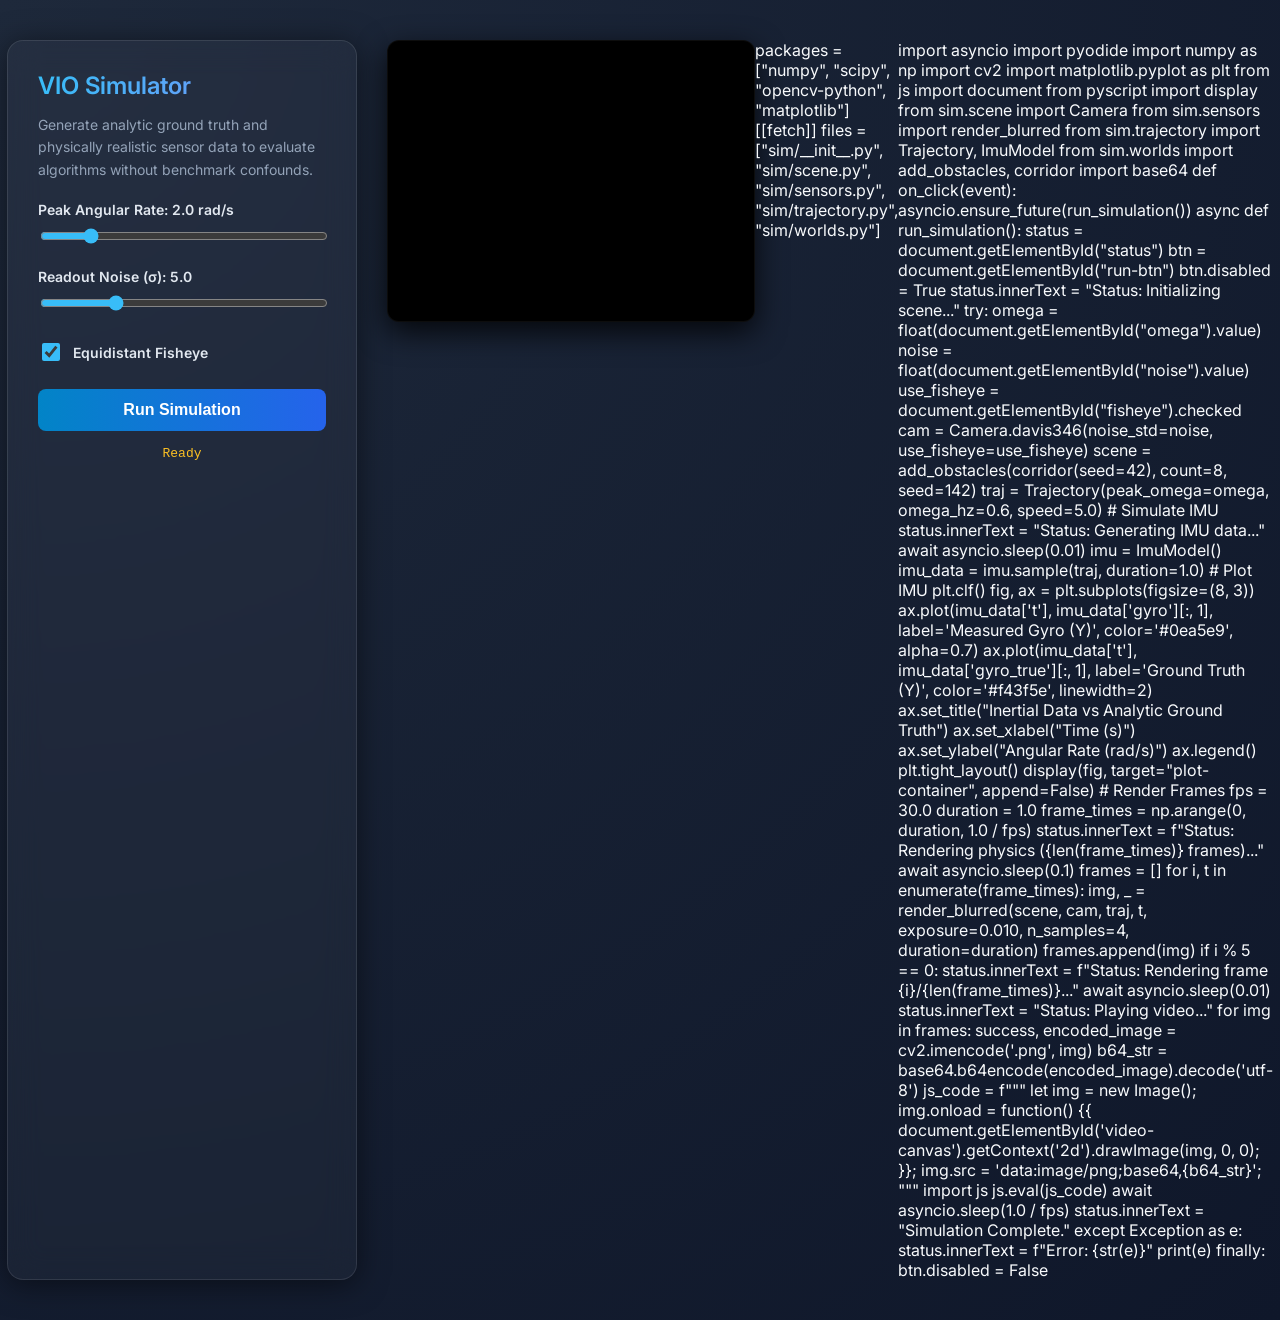
==== index.html @ 92711f54 "Fix PyScript syntax and imports" ====
<!DOCTYPE html>
<html lang="en">
<head>
    <meta charset="UTF-8">
    <meta name="viewport" content="width=device-width, initial-scale=1.0">
    <title>Perfect VIO Simulator</title>
    <link rel="stylesheet" href="https://pyscript.net/latest/pyscript.css" />
    <script defer src="https://pyscript.net/latest/pyscript.js"></script>
    <link href="https://fonts.googleapis.com/css2?family=Inter:wght@300;400;600&display=swap" rel="stylesheet">
    <style>
        body {
            font-family: 'Inter', sans-serif;
            background: radial-gradient(circle at top left, #1e293b, #0f172a);
            color: #f8fafc;
            margin: 0;
            padding: 40px 20px;
            min-height: 100vh;
            display: flex;
            justify-content: center;
        }
        .container {
            display: grid;
            grid-template-columns: 350px 1fr;
            gap: 30px;
            max-width: 1200px;
            width: 100%;
        }
        .glass-panel {
            background: rgba(255, 255, 255, 0.03);
            border: 1px solid rgba(255, 255, 255, 0.1);
            backdrop-filter: blur(16px);
            border-radius: 16px;
            padding: 30px;
            box-shadow: 0 4px 30px rgba(0, 0, 0, 0.5);
        }
        h1 {
            font-size: 24px;
            font-weight: 600;
            margin-top: 0;
            margin-bottom: 10px;
            background: linear-gradient(90deg, #38bdf8, #818cf8);
            -webkit-background-clip: text;
            -webkit-text-fill-color: transparent;
        }
        p {
            font-size: 14px;
            color: #94a3b8;
            line-height: 1.6;
        }
        label {
            display: block;
            font-size: 14px;
            font-weight: 600;
            color: #e2e8f0;
            margin-bottom: 8px;
            margin-top: 20px;
        }
        input[type=range] {
            width: 100%;
            accent-color: #38bdf8;
        }
        .checkbox-container {
            display: flex;
            align-items: center;
            gap: 10px;
            margin-top: 25px;
            margin-bottom: 25px;
        }
        .checkbox-container input {
            width: 18px;
            height: 18px;
            accent-color: #38bdf8;
        }
        .checkbox-container label {
            margin: 0;
            cursor: pointer;
        }
        button {
            width: 100%;
            padding: 12px;
            border: none;
            border-radius: 8px;
            background: linear-gradient(90deg, #0284c7, #2563eb);
            color: white;
            font-size: 16px;
            font-weight: 600;
            cursor: pointer;
            transition: transform 0.2s, box-shadow 0.2s;
            margin-bottom: 15px;
        }
        button:hover {
            transform: translateY(-2px);
            box-shadow: 0 4px 15px rgba(37, 99, 235, 0.4);
        }
        button:disabled {
            background: #334155;
            cursor: not-allowed;
            transform: none;
            box-shadow: none;
        }
        #status {
            font-size: 13px;
            color: #fbbf24;
            font-family: monospace;
            text-align: center;
        }
        .visuals {
            display: flex;
            flex-direction: column;
            gap: 20px;
            align-items: center;
            width: 100%;
        }
        #canvas-container {
            background: #000;
            border-radius: 12px;
            padding: 10px;
            box-shadow: 0 10px 30px rgba(0,0,0,0.8);
            border: 1px solid rgba(255,255,255,0.05);
            display: inline-block;
        }
        canvas {
            border-radius: 8px;
            display: block;
        }
        #plot-container {
            width: 100%;
            max-width: 800px;
            background: white;
            border-radius: 12px;
            overflow: hidden;
            box-shadow: 0 10px 30px rgba(0,0,0,0.5);
        }
        @media (max-width: 800px) {
            .container { grid-template-columns: 1fr; }
        }
    </style>
</head>
<body>
    <div class="container">
        <!-- Controls -->
        <div class="glass-panel">
            <h1>VIO Simulator</h1>
            <p>Generate analytic ground truth and physically realistic sensor data to evaluate algorithms without benchmark confounds.</p>

            <label>Peak Angular Rate: <span id="omega-val">2.0</span> rad/s</label>
            <input type="range" id="omega" min="0.5" max="10.0" step="0.5" value="2.0" oninput="document.getElementById('omega-val').innerText=this.value">
            
            <label>Readout Noise (&sigma;): <span id="noise-val">5.0</span></label>
            <input type="range" id="noise" min="0.0" max="20.0" step="1.0" value="5.0" oninput="document.getElementById('noise-val').innerText=this.value">
            
            <div class="checkbox-container">
                <input type="checkbox" id="fisheye" checked>
                <label for="fisheye">Equidistant Fisheye</label>
            </div>
            
            <button id="run-btn" py-click="on_click">Run Simulation</button>
            <div id="status">Ready</div>
        </div>

        <!-- Visuals -->
        <div class="visuals">
            <div id="canvas-container">
                <canvas id="video-canvas" width="346" height="260"></canvas>
            </div>
            <div id="plot-container"></div>
        </div>
    </div>

    <py-config>
        packages = ["numpy", "scipy", "opencv-python", "matplotlib"]
        [[fetch]]
        files = ["sim/__init__.py", "sim/scene.py", "sim/sensors.py", "sim/trajectory.py", "sim/worlds.py"]
    </py-config>

    <py-script>
import asyncio
import pyodide
import numpy as np
import cv2
import matplotlib.pyplot as plt
from js import document
from pyscript import display
from sim.scene import Camera
from sim.sensors import render_blurred
from sim.trajectory import Trajectory, ImuModel
from sim.worlds import add_obstacles, corridor
import base64

def on_click(event):
    asyncio.ensure_future(run_simulation())

async def run_simulation():
    status = document.getElementById("status")
    btn = document.getElementById("run-btn")
    btn.disabled = True
    status.innerText = "Status: Initializing scene..."
    
    try:
        omega = float(document.getElementById("omega").value)
        noise = float(document.getElementById("noise").value)
        use_fisheye = document.getElementById("fisheye").checked
        
        cam = Camera.davis346(noise_std=noise, use_fisheye=use_fisheye)
        scene = add_obstacles(corridor(seed=42), count=8, seed=142)
        traj = Trajectory(peak_omega=omega, omega_hz=0.6, speed=5.0)
        
        # Simulate IMU
        status.innerText = "Status: Generating IMU data..."
        await asyncio.sleep(0.01)
        imu = ImuModel()
        imu_data = imu.sample(traj, duration=1.0)
        
        # Plot IMU
        plt.clf()
        fig, ax = plt.subplots(figsize=(8, 3))
        ax.plot(imu_data['t'], imu_data['gyro'][:, 1], label='Measured Gyro (Y)', color='#0ea5e9', alpha=0.7)
        ax.plot(imu_data['t'], imu_data['gyro_true'][:, 1], label='Ground Truth (Y)', color='#f43f5e', linewidth=2)
        ax.set_title("Inertial Data vs Analytic Ground Truth")
        ax.set_xlabel("Time (s)")
        ax.set_ylabel("Angular Rate (rad/s)")
        ax.legend()
        plt.tight_layout()
        display(fig, target="plot-container", append=False)
        
        # Render Frames
        fps = 30.0
        duration = 1.0
        frame_times = np.arange(0, duration, 1.0 / fps)
        
        status.innerText = f"Status: Rendering physics ({len(frame_times)} frames)..."
        await asyncio.sleep(0.1)
        
        frames = []
        for i, t in enumerate(frame_times):
            img, _ = render_blurred(scene, cam, traj, t, exposure=0.010, n_samples=4, duration=duration)
            frames.append(img)
            if i % 5 == 0:
                status.innerText = f"Status: Rendering frame {i}/{len(frame_times)}..."
                await asyncio.sleep(0.01)
                
        status.innerText = "Status: Playing video..."
        
        for img in frames:
            success, encoded_image = cv2.imencode('.png', img)
            b64_str = base64.b64encode(encoded_image).decode('utf-8')
            
            js_code = f"""
            let img = new Image();
            img.onload = function() {{ document.getElementById('video-canvas').getContext('2d').drawImage(img, 0, 0); }};
            img.src = 'data:image/png;base64,{b64_str}';
            """
            import js
            js.eval(js_code)
            await asyncio.sleep(1.0 / fps)
            
        status.innerText = "Simulation Complete."
        
    except Exception as e:
        status.innerText = f"Error: {str(e)}"
        print(e)
    finally:
        btn.disabled = False
    </py-script>
</body>
</html>
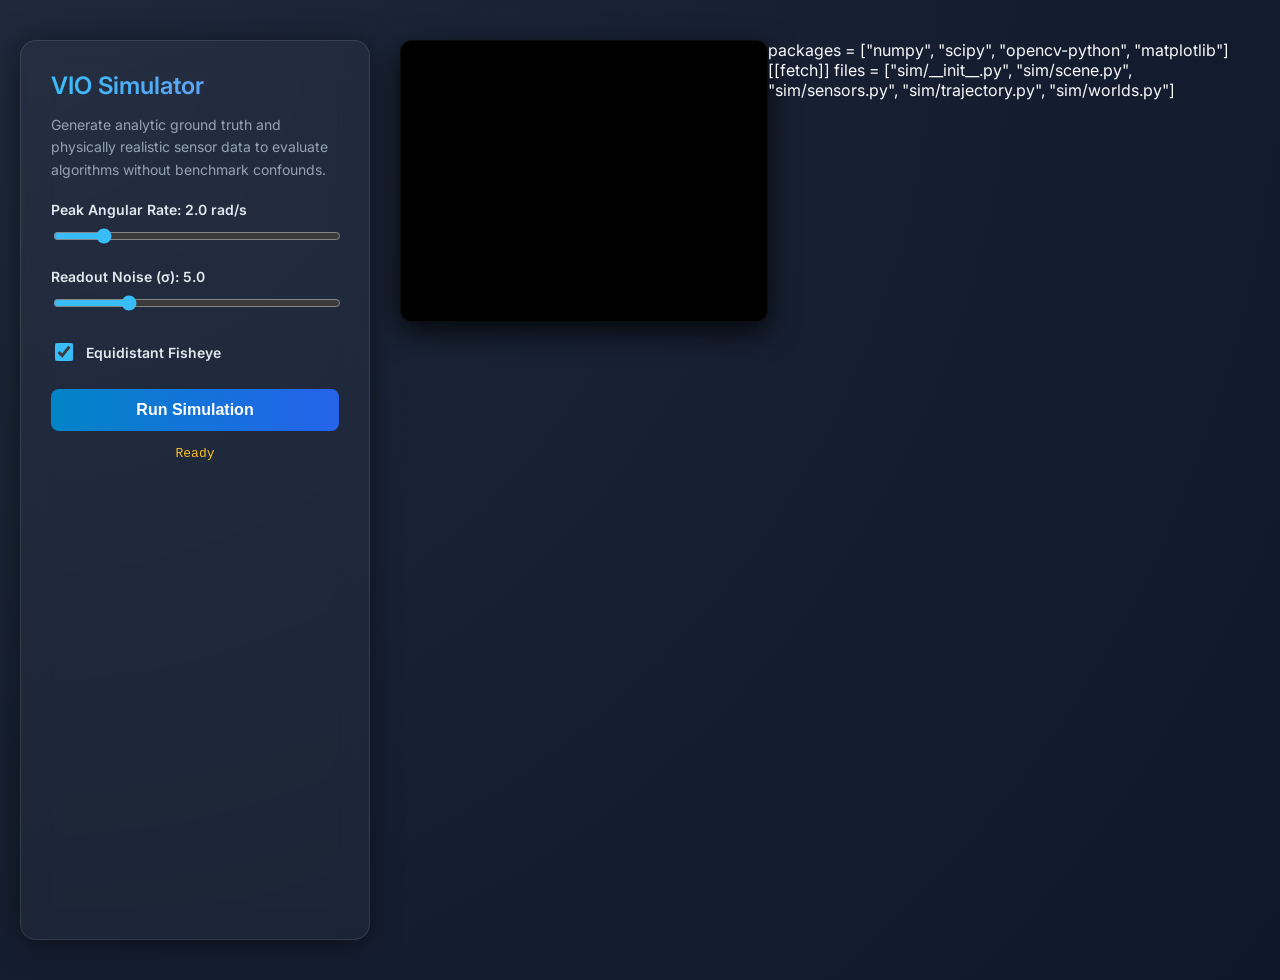
==== commit 0b6034a6: "Fix PyScript Core config syntax" ====
--- a/index.html
+++ b/index.html
@@ -4,8 +4,8 @@
     <meta charset="UTF-8">
     <meta name="viewport" content="width=device-width, initial-scale=1.0">
     <title>Perfect VIO Simulator</title>
-    <link rel="stylesheet" href="https://pyscript.net/latest/pyscript.css" />
-    <script defer src="https://pyscript.net/latest/pyscript.js"></script>
+    <link rel="stylesheet" href="https://pyscript.net/releases/2024.1.1/core.css" />
+    <script type="module" src="https://pyscript.net/releases/2024.1.1/core.js"></script>
     <link href="https://fonts.googleapis.com/css2?family=Inter:wght@300;400;600&display=swap" rel="stylesheet">
     <style>
         body {
@@ -154,7 +154,7 @@
                 <label for="fisheye">Equidistant Fisheye</label>
             </div>
             
-            <button id="run-btn" py-click="on_click">Run Simulation</button>
+            <button id="run-btn">Run Simulation</button>
             <div id="status">Ready</div>
         </div>
 
@@ -173,24 +173,22 @@
         files = ["sim/__init__.py", "sim/scene.py", "sim/sensors.py", "sim/trajectory.py", "sim/worlds.py"]
     </py-config>
 
-    <py-script>
+    <script type="py">
 import asyncio
 import pyodide
 import numpy as np
 import cv2
 import matplotlib.pyplot as plt
 from js import document
-from pyscript import display
+from pyscript import display, when
 from sim.scene import Camera
 from sim.sensors import render_blurred
 from sim.trajectory import Trajectory, ImuModel
 from sim.worlds import add_obstacles, corridor
 import base64
 
-def on_click(event):
-    asyncio.ensure_future(run_simulation())
-
-async def run_simulation():
+@when("click", "#run-btn")
+async def run_simulation(event):
     status = document.getElementById("status")
     btn = document.getElementById("run-btn")
     btn.disabled = True
@@ -261,6 +259,6 @@
         print(e)
     finally:
         btn.disabled = False
-    </py-script>
+    </script>
 </body>
 </html>
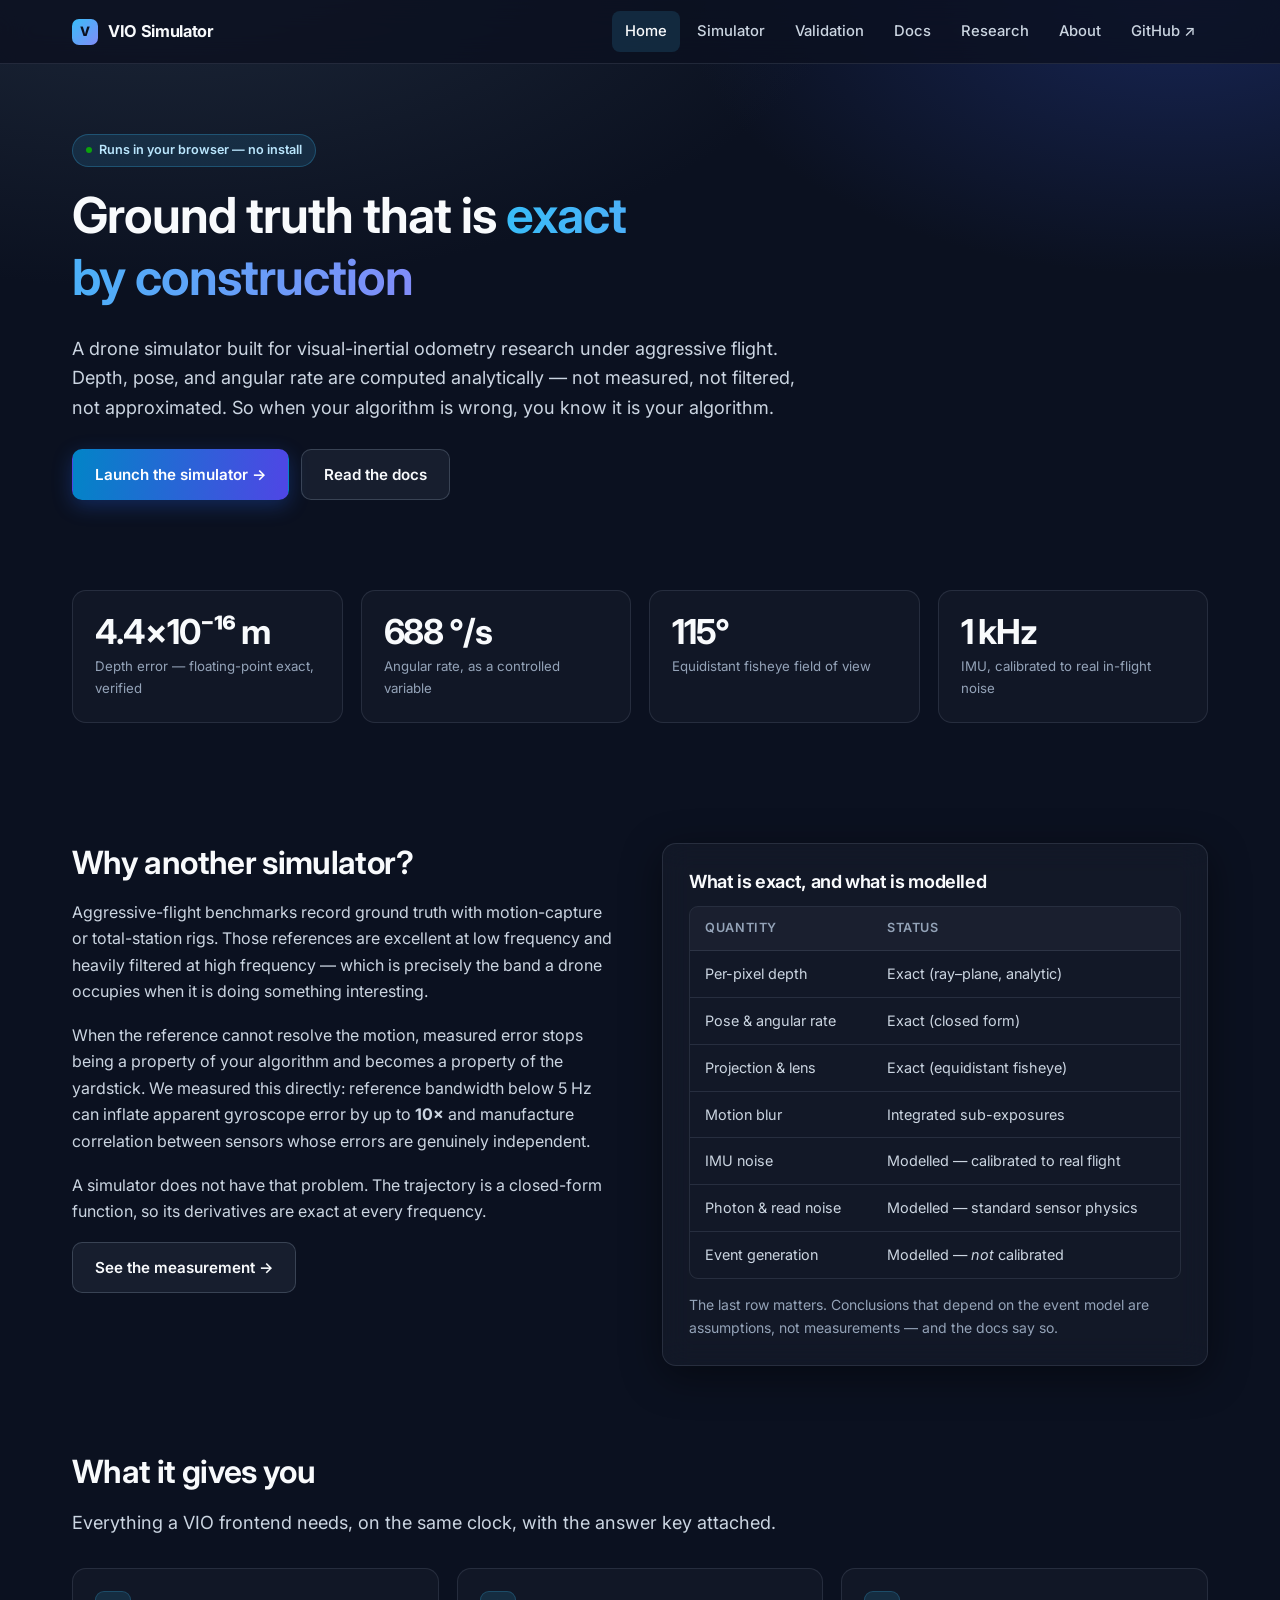
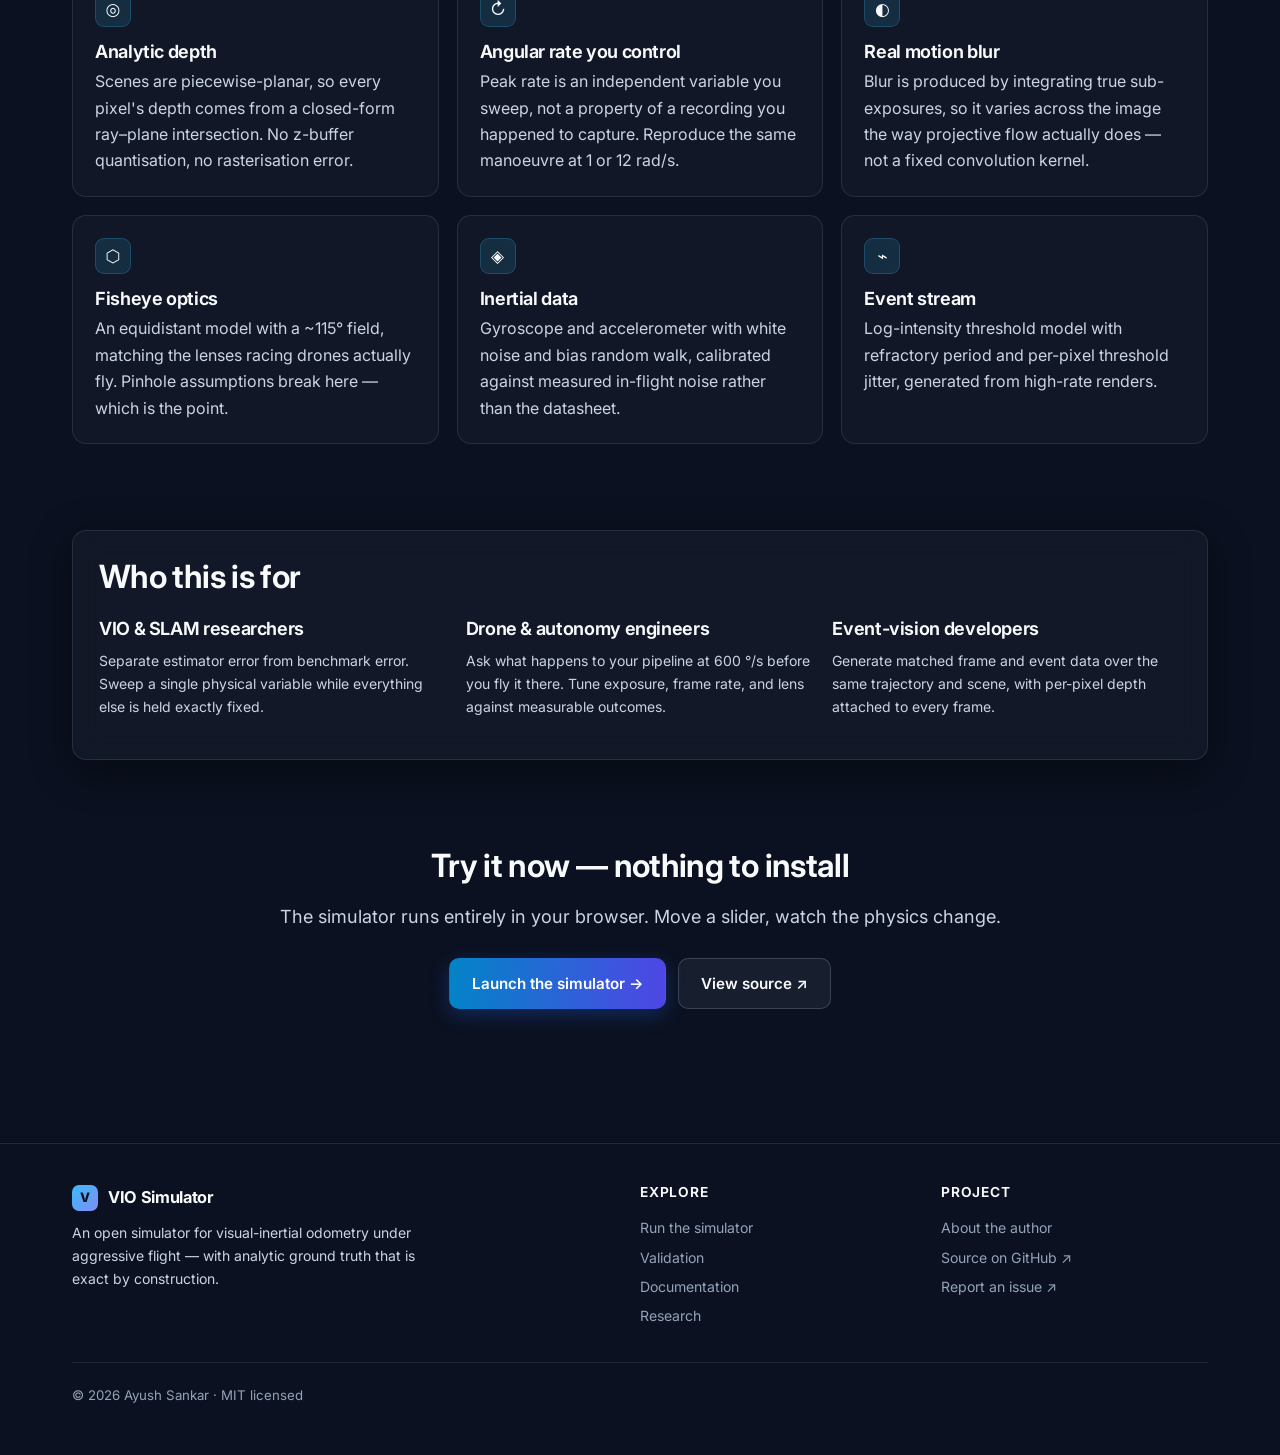
==== commit 46f53095: "Update website with premium UI and multi-page layout" ====
--- a/index.html
+++ b/index.html
@@ -1,264 +1,200 @@
 <!DOCTYPE html>
 <html lang="en">
 <head>
-    <meta charset="UTF-8">
-    <meta name="viewport" content="width=device-width, initial-scale=1.0">
-    <title>Perfect VIO Simulator</title>
-    <link rel="stylesheet" href="https://pyscript.net/releases/2024.1.1/core.css" />
-    <script type="module" src="https://pyscript.net/releases/2024.1.1/core.js"></script>
-    <link href="https://fonts.googleapis.com/css2?family=Inter:wght@300;400;600&display=swap" rel="stylesheet">
-    <style>
-        body {
-            font-family: 'Inter', sans-serif;
-            background: radial-gradient(circle at top left, #1e293b, #0f172a);
-            color: #f8fafc;
-            margin: 0;
-            padding: 40px 20px;
-            min-height: 100vh;
-            display: flex;
-            justify-content: center;
-        }
-        .container {
-            display: grid;
-            grid-template-columns: 350px 1fr;
-            gap: 30px;
-            max-width: 1200px;
-            width: 100%;
-        }
-        .glass-panel {
-            background: rgba(255, 255, 255, 0.03);
-            border: 1px solid rgba(255, 255, 255, 0.1);
-            backdrop-filter: blur(16px);
-            border-radius: 16px;
-            padding: 30px;
-            box-shadow: 0 4px 30px rgba(0, 0, 0, 0.5);
-        }
-        h1 {
-            font-size: 24px;
-            font-weight: 600;
-            margin-top: 0;
-            margin-bottom: 10px;
-            background: linear-gradient(90deg, #38bdf8, #818cf8);
-            -webkit-background-clip: text;
-            -webkit-text-fill-color: transparent;
-        }
-        p {
-            font-size: 14px;
-            color: #94a3b8;
-            line-height: 1.6;
-        }
-        label {
-            display: block;
-            font-size: 14px;
-            font-weight: 600;
-            color: #e2e8f0;
-            margin-bottom: 8px;
-            margin-top: 20px;
-        }
-        input[type=range] {
-            width: 100%;
-            accent-color: #38bdf8;
-        }
-        .checkbox-container {
-            display: flex;
-            align-items: center;
-            gap: 10px;
-            margin-top: 25px;
-            margin-bottom: 25px;
-        }
-        .checkbox-container input {
-            width: 18px;
-            height: 18px;
-            accent-color: #38bdf8;
-        }
-        .checkbox-container label {
-            margin: 0;
-            cursor: pointer;
-        }
-        button {
-            width: 100%;
-            padding: 12px;
-            border: none;
-            border-radius: 8px;
-            background: linear-gradient(90deg, #0284c7, #2563eb);
-            color: white;
-            font-size: 16px;
-            font-weight: 600;
-            cursor: pointer;
-            transition: transform 0.2s, box-shadow 0.2s;
-            margin-bottom: 15px;
-        }
-        button:hover {
-            transform: translateY(-2px);
-            box-shadow: 0 4px 15px rgba(37, 99, 235, 0.4);
-        }
-        button:disabled {
-            background: #334155;
-            cursor: not-allowed;
-            transform: none;
-            box-shadow: none;
-        }
-        #status {
-            font-size: 13px;
-            color: #fbbf24;
-            font-family: monospace;
-            text-align: center;
-        }
-        .visuals {
-            display: flex;
-            flex-direction: column;
-            gap: 20px;
-            align-items: center;
-            width: 100%;
-        }
-        #canvas-container {
-            background: #000;
-            border-radius: 12px;
-            padding: 10px;
-            box-shadow: 0 10px 30px rgba(0,0,0,0.8);
-            border: 1px solid rgba(255,255,255,0.05);
-            display: inline-block;
-        }
-        canvas {
-            border-radius: 8px;
-            display: block;
-        }
-        #plot-container {
-            width: 100%;
-            max-width: 800px;
-            background: white;
-            border-radius: 12px;
-            overflow: hidden;
-            box-shadow: 0 10px 30px rgba(0,0,0,0.5);
-        }
-        @media (max-width: 800px) {
-            .container { grid-template-columns: 1fr; }
-        }
-    </style>
+<meta charset="UTF-8">
+<meta name="viewport" content="width=device-width, initial-scale=1.0">
+<title>VIO Simulator — exact ground truth for aggressive flight</title>
+<meta name="description" content="An open drone simulator for visual-inertial odometry research. Analytic depth exact to 4.4e-16 m, angular rate as a controlled variable, physically integrated motion blur, and a real equidistant fisheye model.">
+<meta name="author" content="Ayush Sankar">
+<meta property="og:title" content="VIO Simulator — exact ground truth for aggressive flight">
+<meta property="og:description" content="Test VIO algorithms against ground truth that is exact by construction, not measured. Runs in your browser.">
+<meta property="og:type" content="website">
+<meta name="twitter:card" content="summary_large_image">
+<link rel="preconnect" href="https://fonts.googleapis.com">
+<link rel="preconnect" href="https://fonts.gstatic.com" crossorigin>
+<link href="https://fonts.googleapis.com/css2?family=Inter:wght@400;500;600;700;800&display=swap" rel="stylesheet">
+<link rel="stylesheet" href="assets/style.css">
 </head>
 <body>
-    <div class="container">
-        <!-- Controls -->
-        <div class="glass-panel">
-            <h1>VIO Simulator</h1>
-            <p>Generate analytic ground truth and physically realistic sensor data to evaluate algorithms without benchmark confounds.</p>
-
-            <label>Peak Angular Rate: <span id="omega-val">2.0</span> rad/s</label>
-            <input type="range" id="omega" min="0.5" max="10.0" step="0.5" value="2.0" oninput="document.getElementById('omega-val').innerText=this.value">
-            
-            <label>Readout Noise (&sigma;): <span id="noise-val">5.0</span></label>
-            <input type="range" id="noise" min="0.0" max="20.0" step="1.0" value="5.0" oninput="document.getElementById('noise-val').innerText=this.value">
-            
-            <div class="checkbox-container">
-                <input type="checkbox" id="fisheye" checked>
-                <label for="fisheye">Equidistant Fisheye</label>
-            </div>
-            
-            <button id="run-btn">Run Simulation</button>
-            <div id="status">Ready</div>
-        </div>
-
-        <!-- Visuals -->
-        <div class="visuals">
-            <div id="canvas-container">
-                <canvas id="video-canvas" width="346" height="260"></canvas>
-            </div>
-            <div id="plot-container"></div>
-        </div>
-    </div>
-
-    <py-config>
-        packages = ["numpy", "scipy", "opencv-python", "matplotlib"]
-        [[fetch]]
-        files = ["sim/__init__.py", "sim/scene.py", "sim/sensors.py", "sim/trajectory.py", "sim/worlds.py"]
-    </py-config>
-
-    <script type="py">
-import asyncio
-import pyodide
-import numpy as np
-import cv2
-import matplotlib.pyplot as plt
-from js import document
-from pyscript import display, when
-from sim.scene import Camera
-from sim.sensors import render_blurred
-from sim.trajectory import Trajectory, ImuModel
-from sim.worlds import add_obstacles, corridor
-import base64
-
-@when("click", "#run-btn")
-async def run_simulation(event):
-    status = document.getElementById("status")
-    btn = document.getElementById("run-btn")
-    btn.disabled = True
-    status.innerText = "Status: Initializing scene..."
-    
-    try:
-        omega = float(document.getElementById("omega").value)
-        noise = float(document.getElementById("noise").value)
-        use_fisheye = document.getElementById("fisheye").checked
-        
-        cam = Camera.davis346(noise_std=noise, use_fisheye=use_fisheye)
-        scene = add_obstacles(corridor(seed=42), count=8, seed=142)
-        traj = Trajectory(peak_omega=omega, omega_hz=0.6, speed=5.0)
-        
-        # Simulate IMU
-        status.innerText = "Status: Generating IMU data..."
-        await asyncio.sleep(0.01)
-        imu = ImuModel()
-        imu_data = imu.sample(traj, duration=1.0)
-        
-        # Plot IMU
-        plt.clf()
-        fig, ax = plt.subplots(figsize=(8, 3))
-        ax.plot(imu_data['t'], imu_data['gyro'][:, 1], label='Measured Gyro (Y)', color='#0ea5e9', alpha=0.7)
-        ax.plot(imu_data['t'], imu_data['gyro_true'][:, 1], label='Ground Truth (Y)', color='#f43f5e', linewidth=2)
-        ax.set_title("Inertial Data vs Analytic Ground Truth")
-        ax.set_xlabel("Time (s)")
-        ax.set_ylabel("Angular Rate (rad/s)")
-        ax.legend()
-        plt.tight_layout()
-        display(fig, target="plot-container", append=False)
-        
-        # Render Frames
-        fps = 30.0
-        duration = 1.0
-        frame_times = np.arange(0, duration, 1.0 / fps)
-        
-        status.innerText = f"Status: Rendering physics ({len(frame_times)} frames)..."
-        await asyncio.sleep(0.1)
-        
-        frames = []
-        for i, t in enumerate(frame_times):
-            img, _ = render_blurred(scene, cam, traj, t, exposure=0.010, n_samples=4, duration=duration)
-            frames.append(img)
-            if i % 5 == 0:
-                status.innerText = f"Status: Rendering frame {i}/{len(frame_times)}..."
-                await asyncio.sleep(0.01)
-                
-        status.innerText = "Status: Playing video..."
-        
-        for img in frames:
-            success, encoded_image = cv2.imencode('.png', img)
-            b64_str = base64.b64encode(encoded_image).decode('utf-8')
-            
-            js_code = f"""
-            let img = new Image();
-            img.onload = function() {{ document.getElementById('video-canvas').getContext('2d').drawImage(img, 0, 0); }};
-            img.src = 'data:image/png;base64,{b64_str}';
-            """
-            import js
-            js.eval(js_code)
-            await asyncio.sleep(1.0 / fps)
-            
-        status.innerText = "Simulation Complete."
-        
-    except Exception as e:
-        status.innerText = f"Error: {str(e)}"
-        print(e)
-    finally:
-        btn.disabled = False
-    </script>
+<div id="site-nav"></div>
+
+<main id="main">
+
+  <!-- hero -->
+  <section class="section" style="padding-top:70px;padding-bottom:44px">
+    <div class="wrap">
+      <span class="pill"><span class="pill-dot"></span> Runs in your browser — no install</span>
+      <h1 style="margin-top:18px;max-width:19ch">
+        Ground truth that is <span class="grad">exact by construction</span>
+      </h1>
+      <p class="lead">
+        A drone simulator built for visual-inertial odometry research under aggressive flight.
+        Depth, pose, and angular rate are computed analytically — not measured, not filtered,
+        not approximated. So when your algorithm is wrong, you know it is your algorithm.
+      </p>
+      <div class="btn-row" style="margin-top:26px">
+        <a class="btn btn-primary" href="simulator.html">Launch the simulator →</a>
+        <a class="btn btn-ghost" href="docs.html">Read the docs</a>
+      </div>
+    </div>
+  </section>
+
+  <!-- headline numbers -->
+  <section class="section-tight">
+    <div class="wrap">
+      <div class="grid grid-4">
+        <div class="card stat">
+          <div class="stat-value">4.4×10⁻¹⁶ m</div>
+          <div class="stat-label">Depth error — floating-point exact, verified</div>
+        </div>
+        <div class="card stat">
+          <div class="stat-value">688 °/s</div>
+          <div class="stat-label">Angular rate, as a controlled variable</div>
+        </div>
+        <div class="card stat">
+          <div class="stat-value">115°</div>
+          <div class="stat-label">Equidistant fisheye field of view</div>
+        </div>
+        <div class="card stat">
+          <div class="stat-value">1 kHz</div>
+          <div class="stat-label">IMU, calibrated to real in-flight noise</div>
+        </div>
+      </div>
+    </div>
+  </section>
+
+  <!-- the problem -->
+  <section class="section">
+    <div class="wrap">
+      <div class="grid grid-2" style="gap:44px;align-items:start">
+        <div>
+          <h2>Why another simulator?</h2>
+          <p>
+            Aggressive-flight benchmarks record ground truth with motion-capture or
+            total-station rigs. Those references are excellent at low frequency and
+            heavily filtered at high frequency — which is precisely the band a drone
+            occupies when it is doing something interesting.
+          </p>
+          <p>
+            When the reference cannot resolve the motion, measured error stops being a
+            property of your algorithm and becomes a property of the yardstick. We
+            measured this directly: reference bandwidth below 5&nbsp;Hz can inflate
+            apparent gyroscope error by up to <strong>10×</strong> and manufacture
+            correlation between sensors whose errors are genuinely independent.
+          </p>
+          <p>
+            A simulator does not have that problem. The trajectory is a closed-form
+            function, so its derivatives are exact at every frequency.
+          </p>
+          <a class="btn btn-ghost" href="research.html">See the measurement →</a>
+        </div>
+        <div class="panel">
+          <h3 style="margin-bottom:14px">What is exact, and what is modelled</h3>
+          <div class="table-wrap">
+            <table>
+              <thead>
+                <tr><th>Quantity</th><th>Status</th></tr>
+              </thead>
+              <tbody>
+                <tr><td>Per-pixel depth</td><td>Exact (ray–plane, analytic)</td></tr>
+                <tr><td>Pose &amp; angular rate</td><td>Exact (closed form)</td></tr>
+                <tr><td>Projection &amp; lens</td><td>Exact (equidistant fisheye)</td></tr>
+                <tr><td>Motion blur</td><td>Integrated sub-exposures</td></tr>
+                <tr><td>IMU noise</td><td>Modelled — calibrated to real flight</td></tr>
+                <tr><td>Photon &amp; read noise</td><td>Modelled — standard sensor physics</td></tr>
+                <tr><td>Event generation</td><td>Modelled — <em>not</em> calibrated</td></tr>
+              </tbody>
+            </table>
+          </div>
+          <p class="small muted" style="margin:14px 0 0">
+            The last row matters. Conclusions that depend on the event model are
+            assumptions, not measurements — and the docs say so.
+          </p>
+        </div>
+      </div>
+    </div>
+  </section>
+
+  <!-- capabilities -->
+  <section class="section" style="padding-top:12px">
+    <div class="wrap">
+      <h2>What it gives you</h2>
+      <p class="lead" style="margin-bottom:30px">Everything a VIO frontend needs, on the same clock, with the answer key attached.</p>
+      <div class="grid grid-3">
+        <div class="card">
+          <div class="card-icon" aria-hidden="true">◎</div>
+          <h3>Analytic depth</h3>
+          <p>Scenes are piecewise-planar, so every pixel's depth comes from a closed-form ray–plane intersection. No z-buffer quantisation, no rasterisation error.</p>
+        </div>
+        <div class="card">
+          <div class="card-icon" aria-hidden="true">↻</div>
+          <h3>Angular rate you control</h3>
+          <p>Peak rate is an independent variable you sweep, not a property of a recording you happened to capture. Reproduce the same manoeuvre at 1 or 12&nbsp;rad/s.</p>
+        </div>
+        <div class="card">
+          <div class="card-icon" aria-hidden="true">◐</div>
+          <h3>Real motion blur</h3>
+          <p>Blur is produced by integrating true sub-exposures, so it varies across the image the way projective flow actually does — not a fixed convolution kernel.</p>
+        </div>
+        <div class="card">
+          <div class="card-icon" aria-hidden="true">⬡</div>
+          <h3>Fisheye optics</h3>
+          <p>An equidistant model with a ~115° field, matching the lenses racing drones actually fly. Pinhole assumptions break here — which is the point.</p>
+        </div>
+        <div class="card">
+          <div class="card-icon" aria-hidden="true">◈</div>
+          <h3>Inertial data</h3>
+          <p>Gyroscope and accelerometer with white noise and bias random walk, calibrated against measured in-flight noise rather than the datasheet.</p>
+        </div>
+        <div class="card">
+          <div class="card-icon" aria-hidden="true">⌁</div>
+          <h3>Event stream</h3>
+          <p>Log-intensity threshold model with refractory period and per-pixel threshold jitter, generated from high-rate renders.</p>
+        </div>
+      </div>
+    </div>
+  </section>
+
+  <!-- who it's for -->
+  <section class="section" style="padding-top:12px">
+    <div class="wrap">
+      <div class="panel">
+        <h2 style="margin-bottom:20px">Who this is for</h2>
+        <div class="grid grid-3">
+          <div>
+            <h3>VIO &amp; SLAM researchers</h3>
+            <p class="small">Separate estimator error from benchmark error. Sweep a single physical variable while everything else is held exactly fixed.</p>
+          </div>
+          <div>
+            <h3>Drone &amp; autonomy engineers</h3>
+            <p class="small">Ask what happens to your pipeline at 600&nbsp;°/s before you fly it there. Tune exposure, frame rate, and lens against measurable outcomes.</p>
+          </div>
+          <div>
+            <h3>Event-vision developers</h3>
+            <p class="small">Generate matched frame and event data over the same trajectory and scene, with per-pixel depth attached to every frame.</p>
+          </div>
+        </div>
+      </div>
+    </div>
+  </section>
+
+  <!-- cta -->
+  <section class="section" style="padding-top:12px">
+    <div class="wrap center">
+      <h2>Try it now — nothing to install</h2>
+      <p class="lead" style="margin:0 auto 26px">
+        The simulator runs entirely in your browser. Move a slider, watch the physics change.
+      </p>
+      <div class="btn-row" style="justify-content:center">
+        <a class="btn btn-primary" href="simulator.html">Launch the simulator →</a>
+        <a class="btn btn-ghost" href="https://github.com/error404-wq/vio_simulator" target="_blank" rel="noopener">View source ↗</a>
+      </div>
+    </div>
+  </section>
+
+</main>
+
+<div id="site-footer"></div>
+<script src="assets/site.js"></script>
 </body>
 </html>
--- a/assets/style.css
+++ b/assets/style.css
@@ -0,0 +1,320 @@
+/* ============================================================
+   VIO Simulator — shared design system
+   Dark-first. Tokens up top; everything below references roles.
+   ============================================================ */
+
+:root {
+  /* surfaces */
+  --bg:            #0b1120;
+  --surface-1:     #0f172a;
+  --surface-2:     #16203a;
+  --surface-3:     #1e293b;
+
+  /* ink */
+  --text-1:        #f8fafc;
+  --text-2:        #cbd5e1;
+  --text-3:        #94a3b8;
+  --text-muted:    #64748b;
+
+  /* lines */
+  --border:        rgba(148, 163, 184, 0.16);
+  --border-strong: rgba(148, 163, 184, 0.28);
+
+  /* brand / accents */
+  --accent:        #38bdf8;
+  --accent-2:      #818cf8;
+  --accent-ink:    #0b1120;
+
+  /* validated categorical series (dark steps, checked vs #0f172a) */
+  --series-1:      #3987e5;
+  --series-2:      #d95926;
+
+  /* status */
+  --good:          #0ca30c;
+  --warning:       #fab219;
+  --critical:      #d03b3b;
+
+  --radius:        14px;
+  --radius-sm:     9px;
+  --maxw:          1180px;
+  --nav-h:         64px;
+
+  --shadow:        0 10px 40px rgba(0, 0, 0, 0.45);
+  --font: 'Inter', system-ui, -apple-system, 'Segoe UI', sans-serif;
+  --mono: ui-monospace, SFMono-Regular, 'SF Mono', Menlo, Consolas, monospace;
+}
+
+*, *::before, *::after { box-sizing: border-box; }
+
+html { scroll-behavior: smooth; }
+
+body {
+  margin: 0;
+  font-family: var(--font);
+  background:
+    radial-gradient(1200px 600px at 12% -8%, #1e293b 0%, transparent 60%),
+    radial-gradient(900px 500px at 92% 0%, #172554 0%, transparent 55%),
+    var(--bg);
+  background-attachment: fixed;
+  color: var(--text-1);
+  line-height: 1.65;
+  -webkit-font-smoothing: antialiased;
+}
+
+/* accessibility ------------------------------------------------ */
+.skip-link {
+  position: absolute; left: -9999px; top: 0; z-index: 999;
+  background: var(--accent); color: var(--accent-ink);
+  padding: 12px 18px; border-radius: 0 0 var(--radius-sm) 0; font-weight: 600;
+}
+.skip-link:focus { left: 0; }
+
+:focus-visible {
+  outline: 2px solid var(--accent);
+  outline-offset: 3px;
+  border-radius: 4px;
+}
+
+@media (prefers-reduced-motion: reduce) {
+  *, *::before, *::after {
+    animation-duration: 0.01ms !important;
+    transition-duration: 0.01ms !important;
+    scroll-behavior: auto !important;
+  }
+}
+
+/* typography --------------------------------------------------- */
+h1, h2, h3, h4 { line-height: 1.25; margin: 0 0 0.5em; font-weight: 650; letter-spacing: -0.02em; }
+h1 { font-size: clamp(2rem, 4.5vw, 3.1rem); }
+h2 { font-size: clamp(1.45rem, 2.6vw, 2rem); margin-top: 0; }
+h3 { font-size: 1.13rem; }
+p  { margin: 0 0 1.1em; color: var(--text-2); }
+a  { color: var(--accent); text-decoration: none; }
+a:hover { text-decoration: underline; }
+
+.lead { font-size: 1.13rem; color: var(--text-2); max-width: 68ch; }
+.muted { color: var(--text-3); }
+.small { font-size: 0.875rem; }
+code {
+  font-family: var(--mono); font-size: 0.86em;
+  background: rgba(148,163,184,0.13); padding: 0.15em 0.42em;
+  border-radius: 5px; color: #e2e8f0;
+}
+pre {
+  background: #0a1020; border: 1px solid var(--border);
+  border-radius: var(--radius-sm); padding: 16px 18px; overflow-x: auto;
+  font-family: var(--mono); font-size: 0.845rem; line-height: 1.6; color: #dbeafe;
+}
+pre code { background: none; padding: 0; color: inherit; }
+
+/* the gradient wordmark treatment */
+.grad {
+  background: linear-gradient(96deg, var(--accent), var(--accent-2));
+  -webkit-background-clip: text; background-clip: text;
+  -webkit-text-fill-color: transparent; color: transparent;
+}
+
+/* layout ------------------------------------------------------- */
+.wrap { max-width: var(--maxw); margin: 0 auto; padding: 0 22px; }
+.section { padding: 74px 0; }
+.section-tight { padding: 46px 0; }
+.center { text-align: center; }
+
+/* nav ---------------------------------------------------------- */
+.nav {
+  position: sticky; top: 0; z-index: 100;
+  height: var(--nav-h);
+  background: rgba(11, 17, 32, 0.82);
+  backdrop-filter: blur(14px);
+  border-bottom: 1px solid var(--border);
+}
+.nav-inner {
+  max-width: var(--maxw); margin: 0 auto; padding: 0 22px; height: 100%;
+  display: flex; align-items: center; justify-content: space-between; gap: 20px;
+}
+.brand {
+  display: flex; align-items: center; gap: 10px;
+  font-weight: 700; font-size: 1.02rem; color: var(--text-1); text-decoration: none;
+  letter-spacing: -0.02em; white-space: nowrap;
+}
+.brand:hover { text-decoration: none; }
+.brand-mark {
+  width: 26px; height: 26px; border-radius: 7px; flex: none;
+  background: linear-gradient(135deg, var(--accent), var(--accent-2));
+  display: grid; place-items: center; color: var(--accent-ink);
+  font-size: 13px; font-weight: 800;
+}
+.nav-links { display: flex; align-items: center; gap: 4px; }
+.nav-links a {
+  color: var(--text-2); padding: 8px 13px; border-radius: 8px;
+  font-size: 0.925rem; font-weight: 500; text-decoration: none;
+}
+.nav-links a:hover { color: var(--text-1); background: rgba(148,163,184,0.10); text-decoration: none; }
+.nav-links a.active { color: var(--text-1); background: rgba(56,189,248,0.14); }
+
+.nav-toggle {
+  display: none; background: none; border: 1px solid var(--border);
+  color: var(--text-1); border-radius: 8px; padding: 7px 10px; cursor: pointer;
+}
+
+@media (max-width: 860px) {
+  .nav-toggle { display: block; }
+  .nav-links {
+    position: absolute; top: var(--nav-h); left: 0; right: 0;
+    flex-direction: column; align-items: stretch; gap: 2px;
+    background: var(--surface-1); border-bottom: 1px solid var(--border);
+    padding: 10px 14px 16px; display: none;
+  }
+  .nav-links.open { display: flex; }
+  .nav-links a { padding: 11px 12px; }
+}
+
+/* buttons ------------------------------------------------------ */
+.btn {
+  display: inline-flex; align-items: center; justify-content: center; gap: 9px;
+  padding: 12px 22px; border-radius: 10px; border: 1px solid transparent;
+  font-size: 0.95rem; font-weight: 600; cursor: pointer; text-decoration: none;
+  transition: transform .16s ease, box-shadow .16s ease, background .16s ease;
+  font-family: inherit;
+}
+.btn:hover { text-decoration: none; transform: translateY(-1px); }
+.btn-primary {
+  background: linear-gradient(96deg, #0284c7, #4f46e5); color: #fff;
+  box-shadow: 0 6px 20px rgba(37, 99, 235, 0.30);
+}
+.btn-primary:hover { box-shadow: 0 10px 28px rgba(37, 99, 235, 0.42); }
+.btn-ghost {
+  background: rgba(148,163,184,0.09); color: var(--text-1); border-color: var(--border-strong);
+}
+.btn-ghost:hover { background: rgba(148,163,184,0.16); }
+.btn:disabled, .btn[aria-disabled="true"] {
+  opacity: .5; cursor: not-allowed; transform: none; box-shadow: none;
+}
+.btn-row { display: flex; flex-wrap: wrap; gap: 12px; }
+
+/* panels & cards ----------------------------------------------- */
+.panel {
+  background: rgba(255,255,255,0.032);
+  border: 1px solid var(--border);
+  backdrop-filter: blur(14px);
+  border-radius: var(--radius);
+  padding: 26px;
+  box-shadow: var(--shadow);
+}
+.card {
+  background: rgba(255,255,255,0.028);
+  border: 1px solid var(--border);
+  border-radius: var(--radius);
+  padding: 22px;
+  transition: border-color .18s ease, transform .18s ease;
+}
+.card:hover { border-color: var(--border-strong); transform: translateY(-2px); }
+.card h3 { margin-bottom: 6px; }
+.card p:last-child { margin-bottom: 0; }
+.card-icon {
+  width: 36px; height: 36px; border-radius: 9px; margin-bottom: 13px;
+  display: grid; place-items: center; font-size: 17px;
+  background: rgba(56,189,248,0.13); border: 1px solid rgba(56,189,248,0.22);
+}
+
+.grid { display: grid; gap: 18px; }
+.grid-2 { grid-template-columns: repeat(2, 1fr); }
+.grid-3 { grid-template-columns: repeat(3, 1fr); }
+.grid-4 { grid-template-columns: repeat(4, 1fr); }
+@media (max-width: 900px) { .grid-3, .grid-4 { grid-template-columns: repeat(2, 1fr); } }
+@media (max-width: 620px) { .grid-2, .grid-3, .grid-4 { grid-template-columns: 1fr; } }
+
+/* stat tiles --------------------------------------------------- */
+.stat { text-align: left; }
+.stat-value {
+  font-size: clamp(1.6rem, 3vw, 2.15rem); font-weight: 700;
+  letter-spacing: -0.03em; color: var(--text-1); line-height: 1.1;
+}
+.stat-label { font-size: 0.83rem; color: var(--text-3); margin-top: 5px; }
+
+/* pill / badge ------------------------------------------------- */
+.pill {
+  display: inline-flex; align-items: center; gap: 7px;
+  padding: 5px 13px; border-radius: 999px; font-size: 0.79rem; font-weight: 600;
+  background: rgba(56,189,248,0.12); border: 1px solid rgba(56,189,248,0.26);
+  color: #bae6fd;
+}
+.pill-dot { width: 6px; height: 6px; border-radius: 50%; background: var(--good); flex: none; }
+
+/* tables ------------------------------------------------------- */
+.table-wrap { overflow-x: auto; border: 1px solid var(--border); border-radius: var(--radius-sm); }
+table { width: 100%; border-collapse: collapse; font-size: 0.9rem; }
+th, td { padding: 11px 15px; text-align: left; border-bottom: 1px solid var(--border); }
+th { color: var(--text-3); font-weight: 600; font-size: 0.79rem; text-transform: uppercase; letter-spacing: 0.05em; background: rgba(148,163,184,0.05); }
+td { color: var(--text-2); }
+tbody tr:last-child td { border-bottom: none; }
+td.num, th.num { text-align: right; font-variant-numeric: tabular-nums; font-family: var(--mono); font-size: 0.85rem; }
+
+/* forms -------------------------------------------------------- */
+.field { margin-bottom: 19px; }
+.field-head { display: flex; justify-content: space-between; align-items: baseline; gap: 10px; margin-bottom: 7px; }
+.field label { font-size: 0.875rem; font-weight: 600; color: var(--text-1); }
+.field-value {
+  font-family: var(--mono); font-size: 0.83rem; color: var(--accent);
+  background: rgba(56,189,248,0.10); padding: 2px 8px; border-radius: 5px;
+  font-variant-numeric: tabular-nums;
+}
+.field-hint { font-size: 0.79rem; color: var(--text-muted); margin-top: 5px; }
+
+input[type=range] {
+  width: 100%; accent-color: var(--accent); height: 22px; cursor: pointer; background: transparent;
+}
+select, input[type=number], input[type=text] {
+  width: 100%; padding: 9px 11px; font-family: inherit; font-size: 0.9rem;
+  background: var(--surface-3); color: var(--text-1);
+  border: 1px solid var(--border-strong); border-radius: 8px;
+}
+.check { display: flex; align-items: center; gap: 10px; margin: 8px 0 18px; }
+.check input { width: 17px; height: 17px; accent-color: var(--accent); cursor: pointer; flex: none; }
+.check label { font-size: 0.9rem; font-weight: 500; color: var(--text-2); cursor: pointer; }
+
+/* preset chips */
+.chips { display: flex; flex-wrap: wrap; gap: 8px; margin-bottom: 6px; }
+.chip {
+  padding: 6px 13px; border-radius: 999px; font-size: 0.82rem; font-weight: 600;
+  background: rgba(148,163,184,0.09); border: 1px solid var(--border);
+  color: var(--text-2); cursor: pointer; font-family: inherit;
+  transition: all .15s ease;
+}
+.chip:hover { color: var(--text-1); border-color: var(--border-strong); }
+.chip[aria-pressed="true"] { background: rgba(56,189,248,0.16); border-color: rgba(56,189,248,0.4); color: #bae6fd; }
+
+/* status line */
+.status {
+  font-family: var(--mono); font-size: 0.8rem; text-align: center;
+  padding: 9px 12px; border-radius: 8px; margin-top: 4px;
+  background: rgba(148,163,184,0.07); border: 1px solid var(--border);
+  color: var(--text-3);
+}
+.status.busy { color: var(--warning); border-color: rgba(250,178,25,0.3); }
+.status.ok   { color: #4ade80; border-color: rgba(74,222,128,0.3); }
+.status.err  { color: #f87171; border-color: rgba(248,113,113,0.35); }
+
+/* progress */
+.progress { height: 4px; border-radius: 3px; background: rgba(148,163,184,0.15); overflow: hidden; margin-top: 10px; }
+.progress-bar { height: 100%; width: 0; background: linear-gradient(90deg, var(--accent), var(--accent-2)); transition: width .25s ease; }
+
+/* notice callouts */
+.notice {
+  border-left: 3px solid var(--accent); border-radius: 0 var(--radius-sm) var(--radius-sm) 0;
+  background: rgba(56,189,248,0.07); padding: 15px 18px; margin: 20px 0;
+}
+.notice p:last-child { margin-bottom: 0; }
+.notice-warn { border-left-color: var(--warning); background: rgba(250,178,25,0.07); }
+
+/* footer ------------------------------------------------------- */
+.footer {
+  border-top: 1px solid var(--border); margin-top: 60px;
+  padding: 40px 0 48px; color: var(--text-3); font-size: 0.88rem;
+}
+.footer-grid { display: grid; grid-template-columns: 2fr 1fr 1fr; gap: 34px; }
+@media (max-width: 700px) { .footer-grid { grid-template-columns: 1fr; gap: 26px; } }
+.footer h4 { color: var(--text-1); font-size: 0.86rem; text-transform: uppercase; letter-spacing: 0.06em; margin-bottom: 12px; }
+.footer a { color: var(--text-3); display: block; padding: 3px 0; }
+.footer a:hover { color: var(--accent); }
+.footer-base { margin-top: 32px; padding-top: 22px; border-top: 1px solid var(--border); font-size: 0.83rem; }
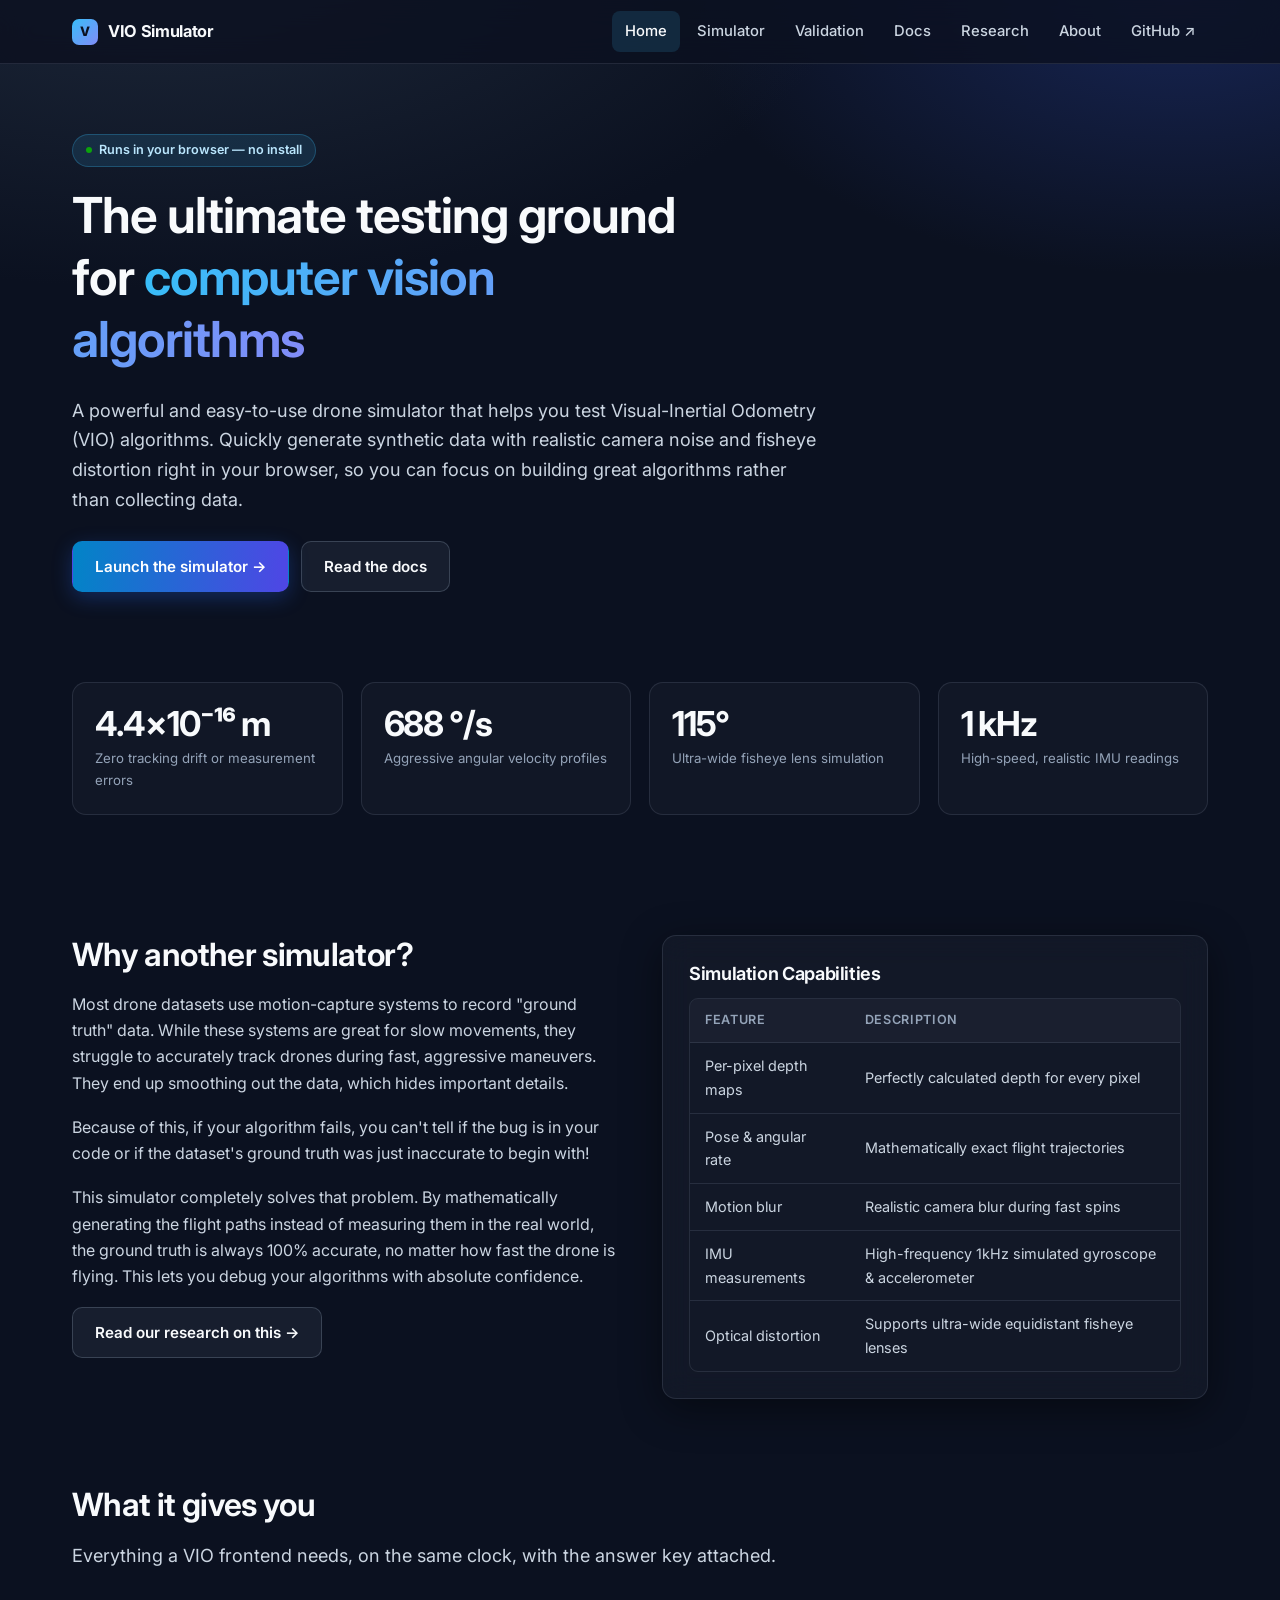
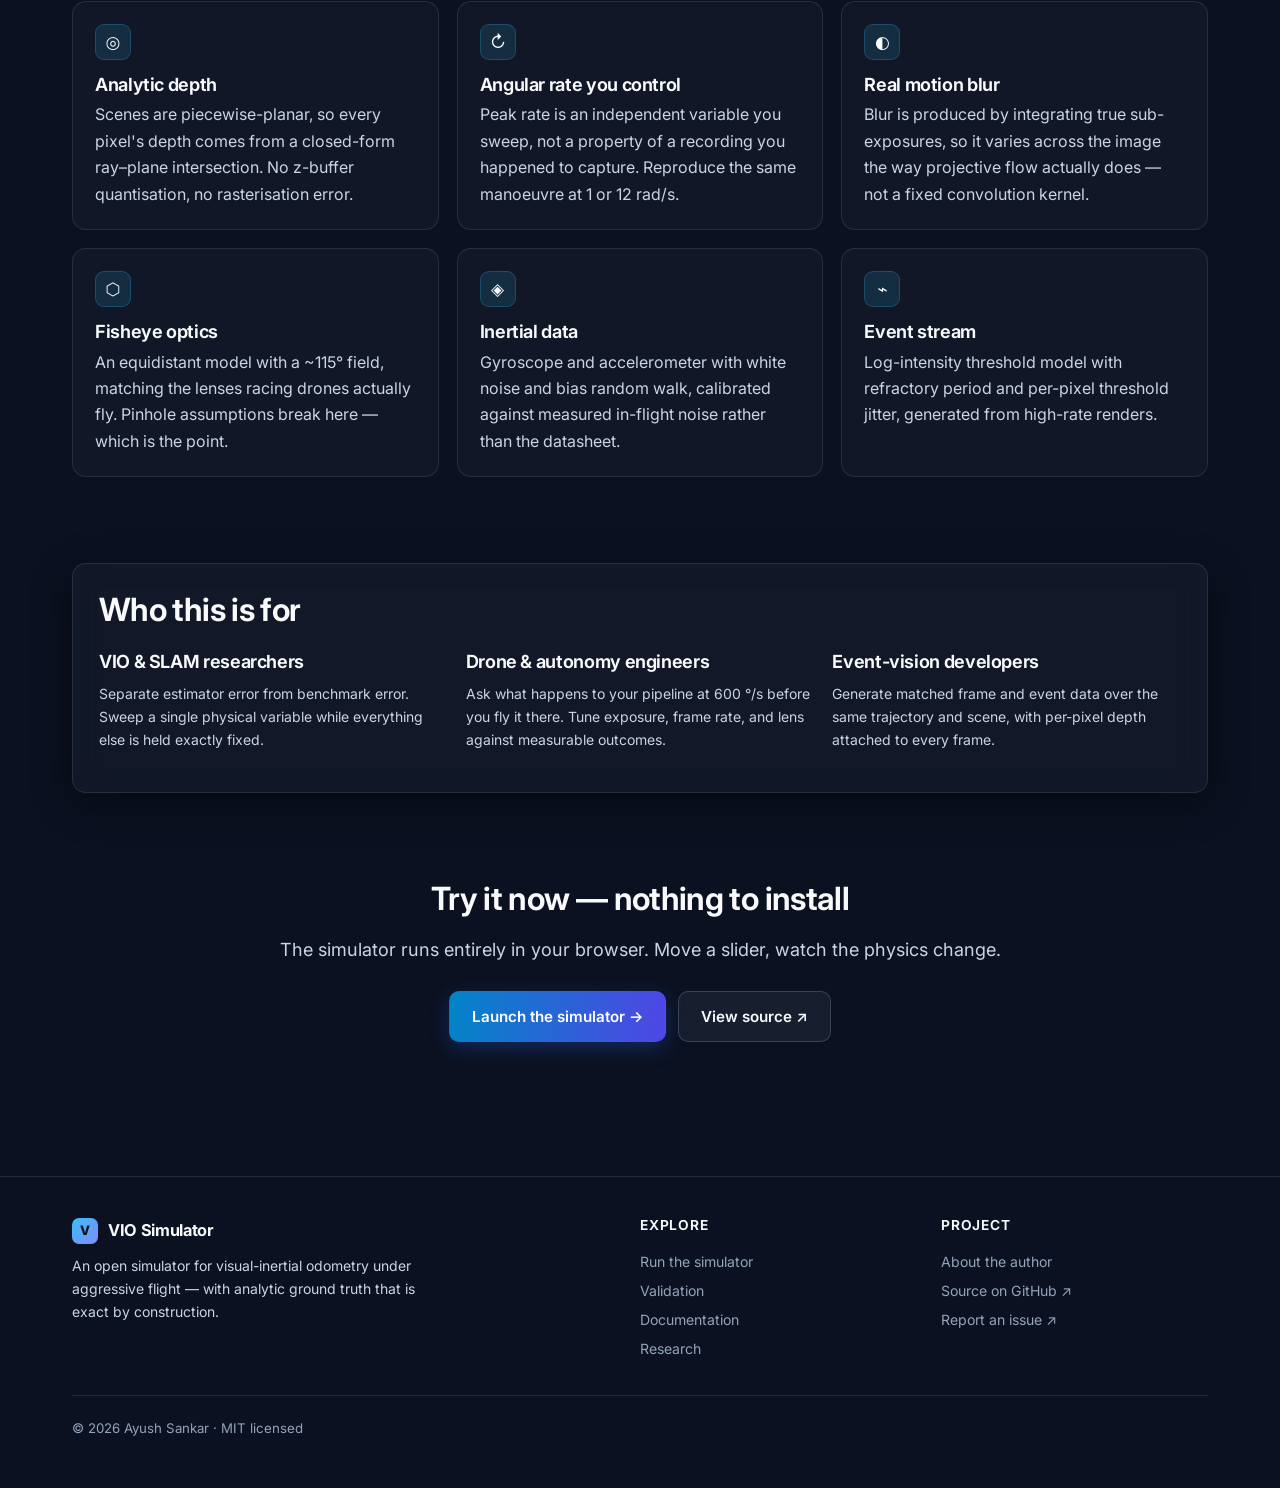
==== commit b344dfa9: "Update about.html, optimize simulator, and simplify copy" ====
--- a/index.html
+++ b/index.html
@@ -25,12 +25,12 @@
     <div class="wrap">
       <span class="pill"><span class="pill-dot"></span> Runs in your browser — no install</span>
       <h1 style="margin-top:18px;max-width:19ch">
-        Ground truth that is <span class="grad">exact by construction</span>
+        The ultimate testing ground for <span class="grad">computer vision algorithms</span>
       </h1>
       <p class="lead">
-        A drone simulator built for visual-inertial odometry research under aggressive flight.
-        Depth, pose, and angular rate are computed analytically — not measured, not filtered,
-        not approximated. So when your algorithm is wrong, you know it is your algorithm.
+        A powerful and easy-to-use drone simulator that helps you test Visual-Inertial Odometry (VIO) algorithms.
+        Quickly generate synthetic data with realistic camera noise and fisheye distortion right in your browser,
+        so you can focus on building great algorithms rather than collecting data.
       </p>
       <div class="btn-row" style="margin-top:26px">
         <a class="btn btn-primary" href="simulator.html">Launch the simulator →</a>
@@ -45,19 +45,19 @@
       <div class="grid grid-4">
         <div class="card stat">
           <div class="stat-value">4.4×10⁻¹⁶ m</div>
-          <div class="stat-label">Depth error — floating-point exact, verified</div>
+          <div class="stat-label">Zero tracking drift or measurement errors</div>
         </div>
         <div class="card stat">
           <div class="stat-value">688 °/s</div>
-          <div class="stat-label">Angular rate, as a controlled variable</div>
+          <div class="stat-label">Aggressive angular velocity profiles</div>
         </div>
         <div class="card stat">
           <div class="stat-value">115°</div>
-          <div class="stat-label">Equidistant fisheye field of view</div>
+          <div class="stat-label">Ultra-wide fisheye lens simulation</div>
         </div>
         <div class="card stat">
           <div class="stat-value">1 kHz</div>
-          <div class="stat-label">IMU, calibrated to real in-flight noise</div>
+          <div class="stat-label">High-speed, realistic IMU readings</div>
         </div>
       </div>
     </div>
@@ -70,46 +70,38 @@
         <div>
           <h2>Why another simulator?</h2>
           <p>
-            Aggressive-flight benchmarks record ground truth with motion-capture or
-            total-station rigs. Those references are excellent at low frequency and
-            heavily filtered at high frequency — which is precisely the band a drone
-            occupies when it is doing something interesting.
+            Most drone datasets use motion-capture systems to record "ground truth" data. 
+            While these systems are great for slow movements, they struggle to accurately track 
+            drones during fast, aggressive maneuvers. They end up smoothing out the data, 
+            which hides important details.
           </p>
           <p>
-            When the reference cannot resolve the motion, measured error stops being a
-            property of your algorithm and becomes a property of the yardstick. We
-            measured this directly: reference bandwidth below 5&nbsp;Hz can inflate
-            apparent gyroscope error by up to <strong>10×</strong> and manufacture
-            correlation between sensors whose errors are genuinely independent.
+            Because of this, if your algorithm fails, you can't tell if the bug is in your code 
+            or if the dataset's ground truth was just inaccurate to begin with! 
           </p>
           <p>
-            A simulator does not have that problem. The trajectory is a closed-form
-            function, so its derivatives are exact at every frequency.
+            This simulator completely solves that problem. By mathematically generating the flight 
+            paths instead of measuring them in the real world, the ground truth is always 100% accurate, 
+            no matter how fast the drone is flying. This lets you debug your algorithms with absolute confidence.
           </p>
-          <a class="btn btn-ghost" href="research.html">See the measurement →</a>
+          <a class="btn btn-ghost" href="research.html">Read our research on this →</a>
         </div>
         <div class="panel">
-          <h3 style="margin-bottom:14px">What is exact, and what is modelled</h3>
+          <h3 style="margin-bottom:14px">Simulation Capabilities</h3>
           <div class="table-wrap">
             <table>
               <thead>
-                <tr><th>Quantity</th><th>Status</th></tr>
+                <tr><th>Feature</th><th>Description</th></tr>
               </thead>
               <tbody>
-                <tr><td>Per-pixel depth</td><td>Exact (ray–plane, analytic)</td></tr>
-                <tr><td>Pose &amp; angular rate</td><td>Exact (closed form)</td></tr>
-                <tr><td>Projection &amp; lens</td><td>Exact (equidistant fisheye)</td></tr>
-                <tr><td>Motion blur</td><td>Integrated sub-exposures</td></tr>
-                <tr><td>IMU noise</td><td>Modelled — calibrated to real flight</td></tr>
-                <tr><td>Photon &amp; read noise</td><td>Modelled — standard sensor physics</td></tr>
-                <tr><td>Event generation</td><td>Modelled — <em>not</em> calibrated</td></tr>
+                <tr><td>Per-pixel depth maps</td><td>Perfectly calculated depth for every pixel</td></tr>
+                <tr><td>Pose &amp; angular rate</td><td>Mathematically exact flight trajectories</td></tr>
+                <tr><td>Motion blur</td><td>Realistic camera blur during fast spins</td></tr>
+                <tr><td>IMU measurements</td><td>High-frequency 1kHz simulated gyroscope & accelerometer</td></tr>
+                <tr><td>Optical distortion</td><td>Supports ultra-wide equidistant fisheye lenses</td></tr>
               </tbody>
             </table>
           </div>
-          <p class="small muted" style="margin:14px 0 0">
-            The last row matters. Conclusions that depend on the event model are
-            assumptions, not measurements — and the docs say so.
-          </p>
         </div>
       </div>
     </div>
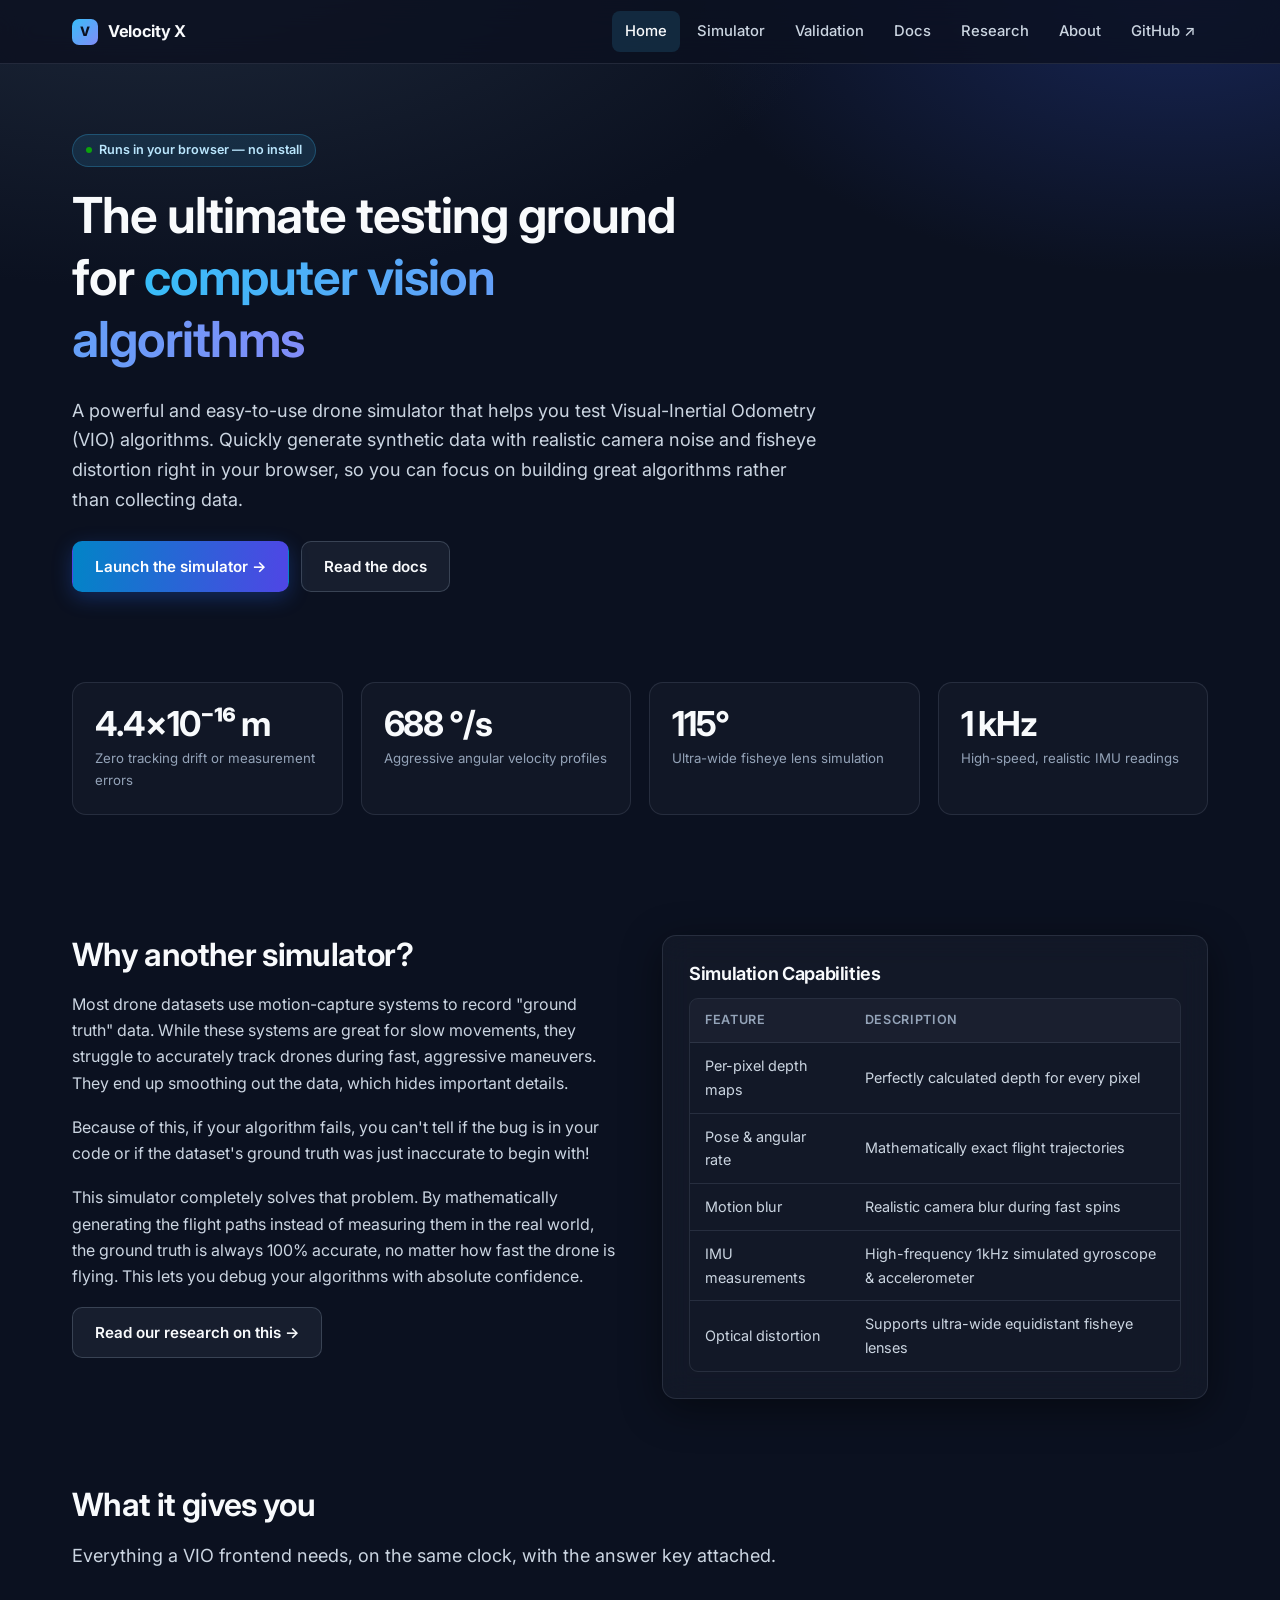
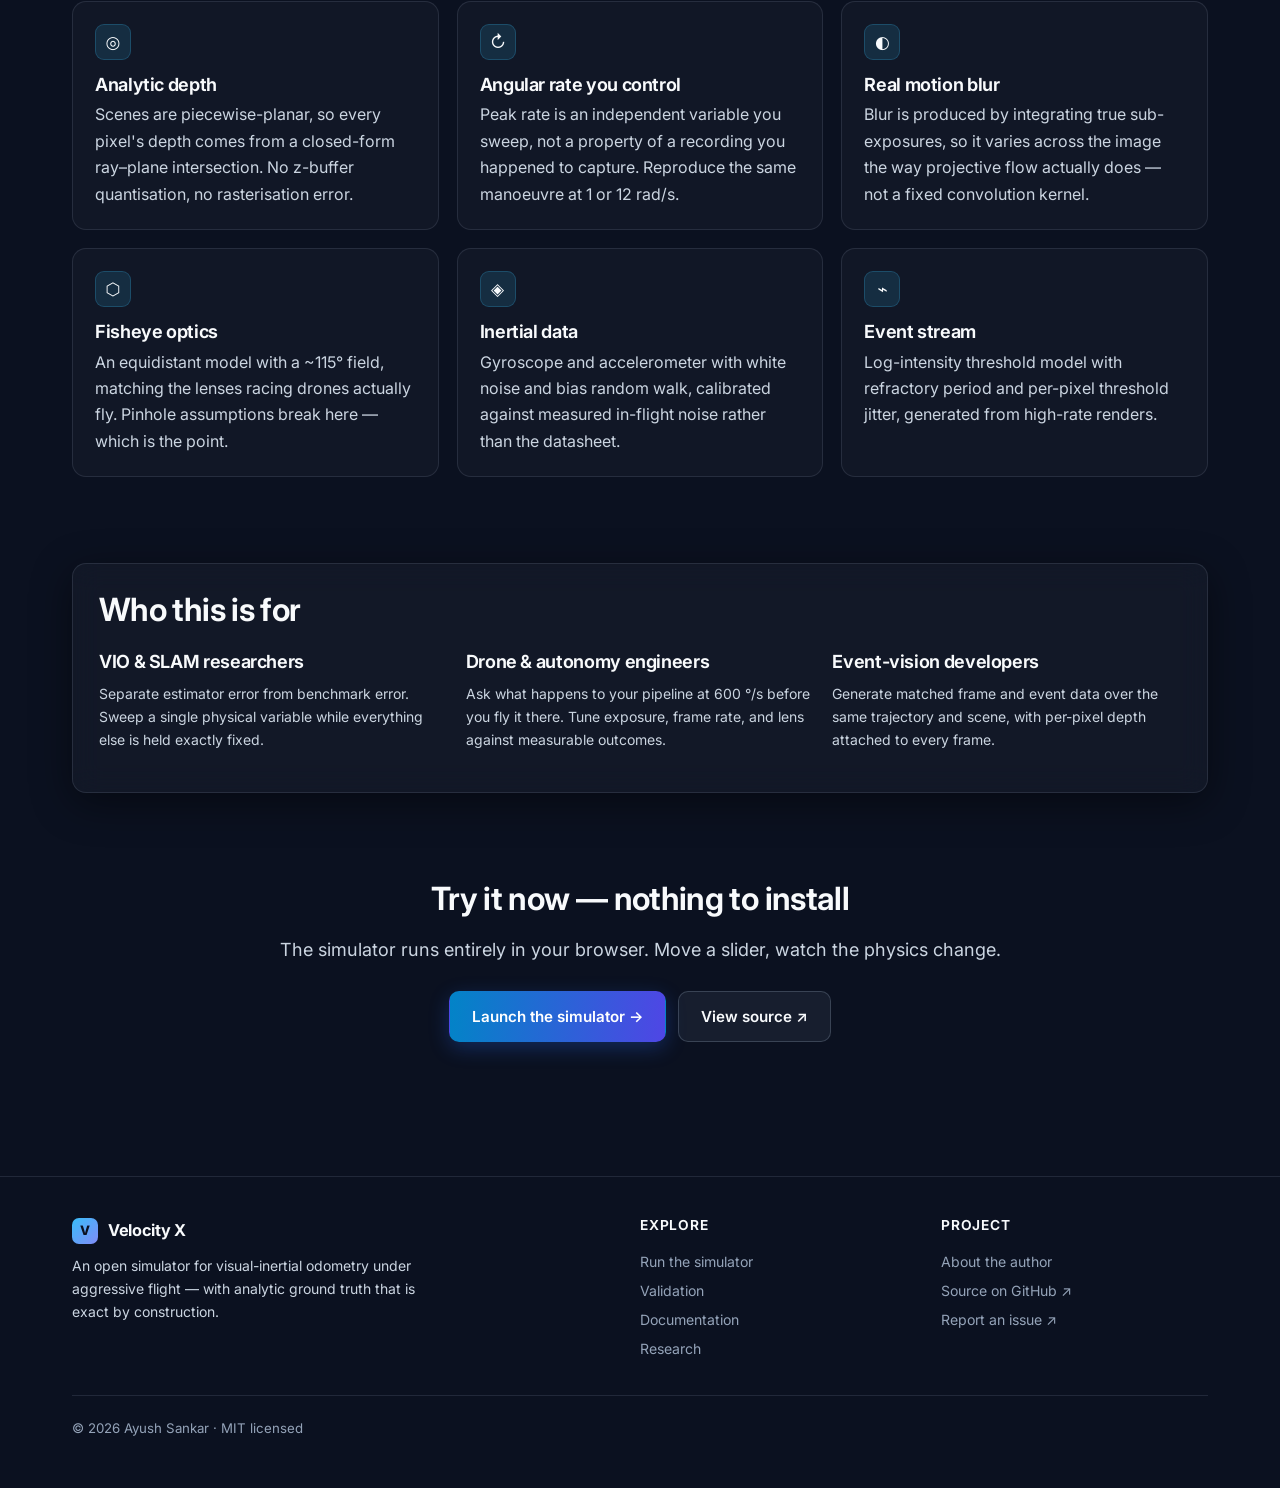
==== commit 83a28945: "Rename to Velocity X and update URLs" ====
--- a/index.html
+++ b/index.html
@@ -3,10 +3,10 @@
 <head>
 <meta charset="UTF-8">
 <meta name="viewport" content="width=device-width, initial-scale=1.0">
-<title>VIO Simulator — exact ground truth for aggressive flight</title>
+<title>Velocity X — exact ground truth for aggressive flight</title>
 <meta name="description" content="An open drone simulator for visual-inertial odometry research. Analytic depth exact to 4.4e-16 m, angular rate as a controlled variable, physically integrated motion blur, and a real equidistant fisheye model.">
 <meta name="author" content="Ayush Sankar">
-<meta property="og:title" content="VIO Simulator — exact ground truth for aggressive flight">
+<meta property="og:title" content="Velocity X — exact ground truth for aggressive flight">
 <meta property="og:description" content="Test VIO algorithms against ground truth that is exact by construction, not measured. Runs in your browser.">
 <meta property="og:type" content="website">
 <meta name="twitter:card" content="summary_large_image">
@@ -179,7 +179,7 @@
       </p>
       <div class="btn-row" style="justify-content:center">
         <a class="btn btn-primary" href="simulator.html">Launch the simulator →</a>
-        <a class="btn btn-ghost" href="https://github.com/error404-wq/vio_simulator" target="_blank" rel="noopener">View source ↗</a>
+        <a class="btn btn-ghost" href="https://github.com/ayushsankar12/Velocity-X" target="_blank" rel="noopener">View source ↗</a>
       </div>
     </div>
   </section>
--- a/assets/style.css
+++ b/assets/style.css
@@ -1,5 +1,5 @@
 /* ============================================================
-   VIO Simulator — shared design system
+   Velocity X — shared design system
    Dark-first. Tokens up top; everything below references roles.
    ============================================================ */
 
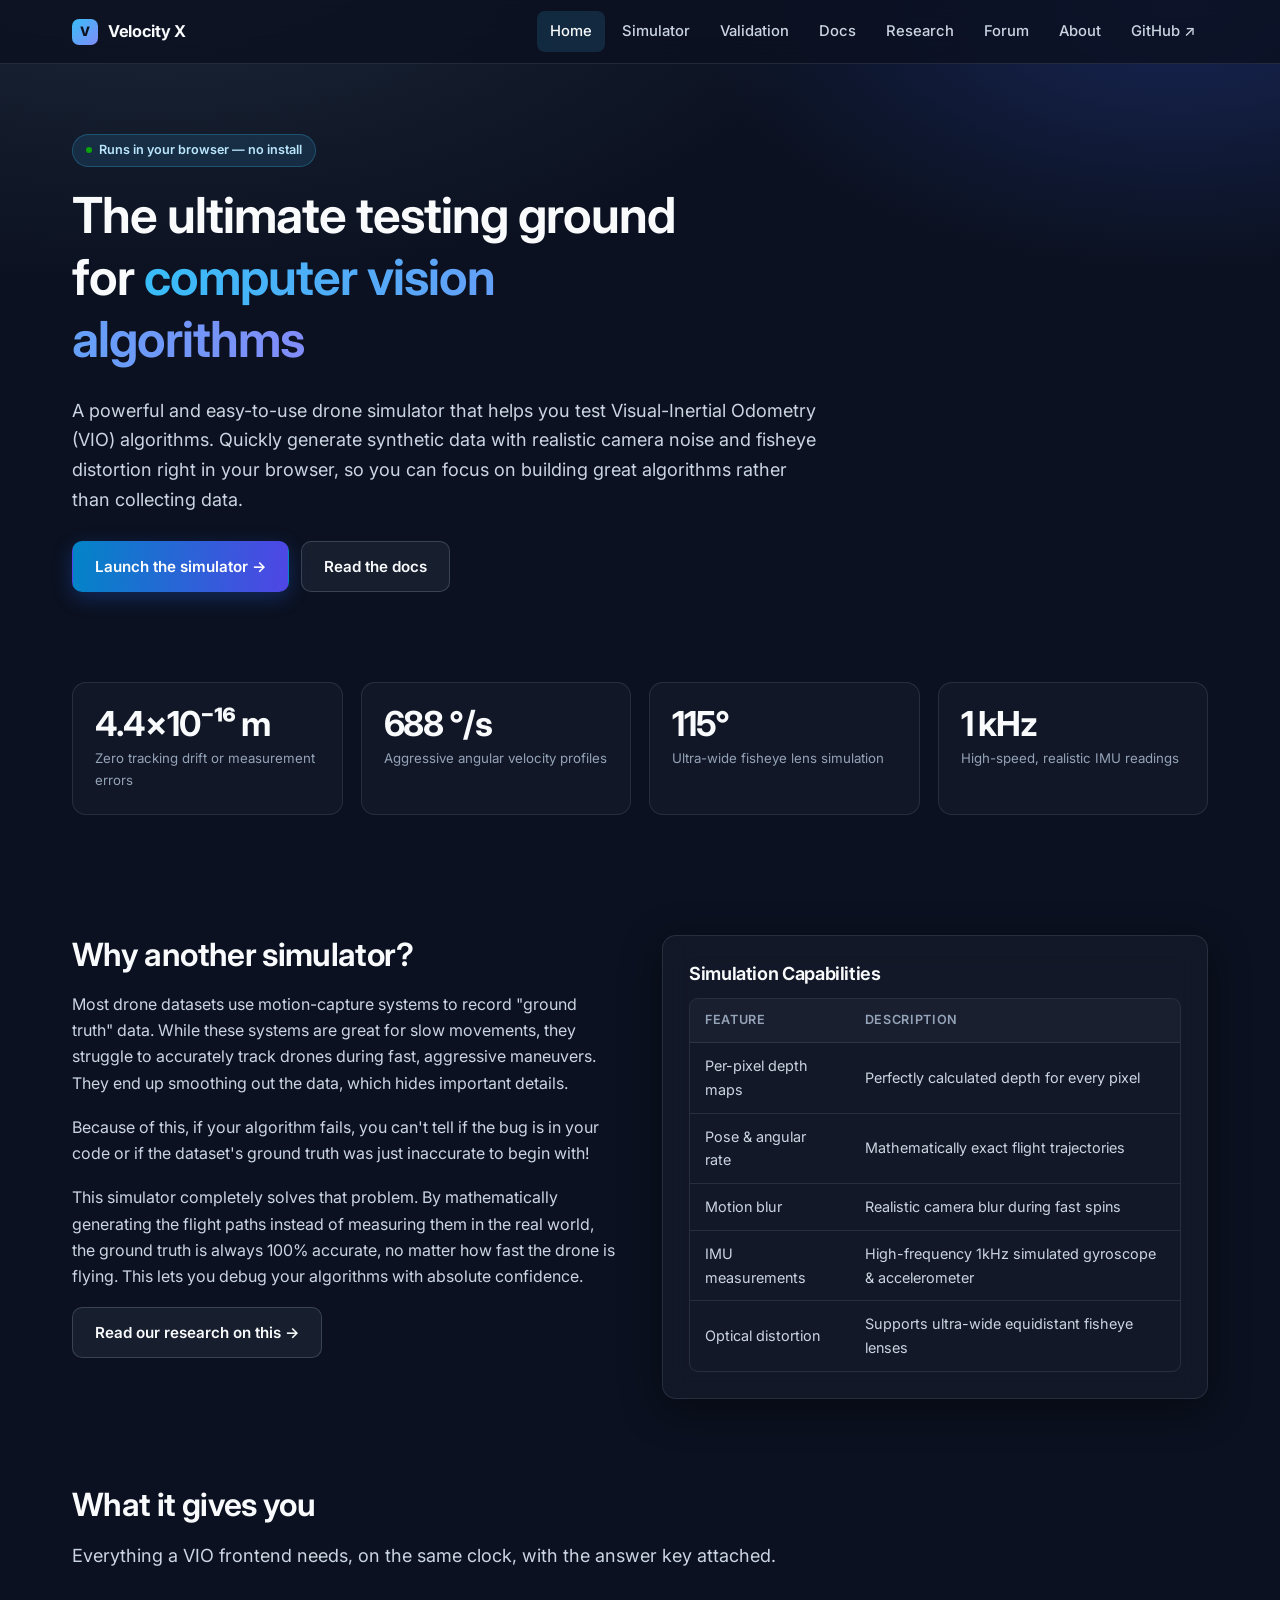
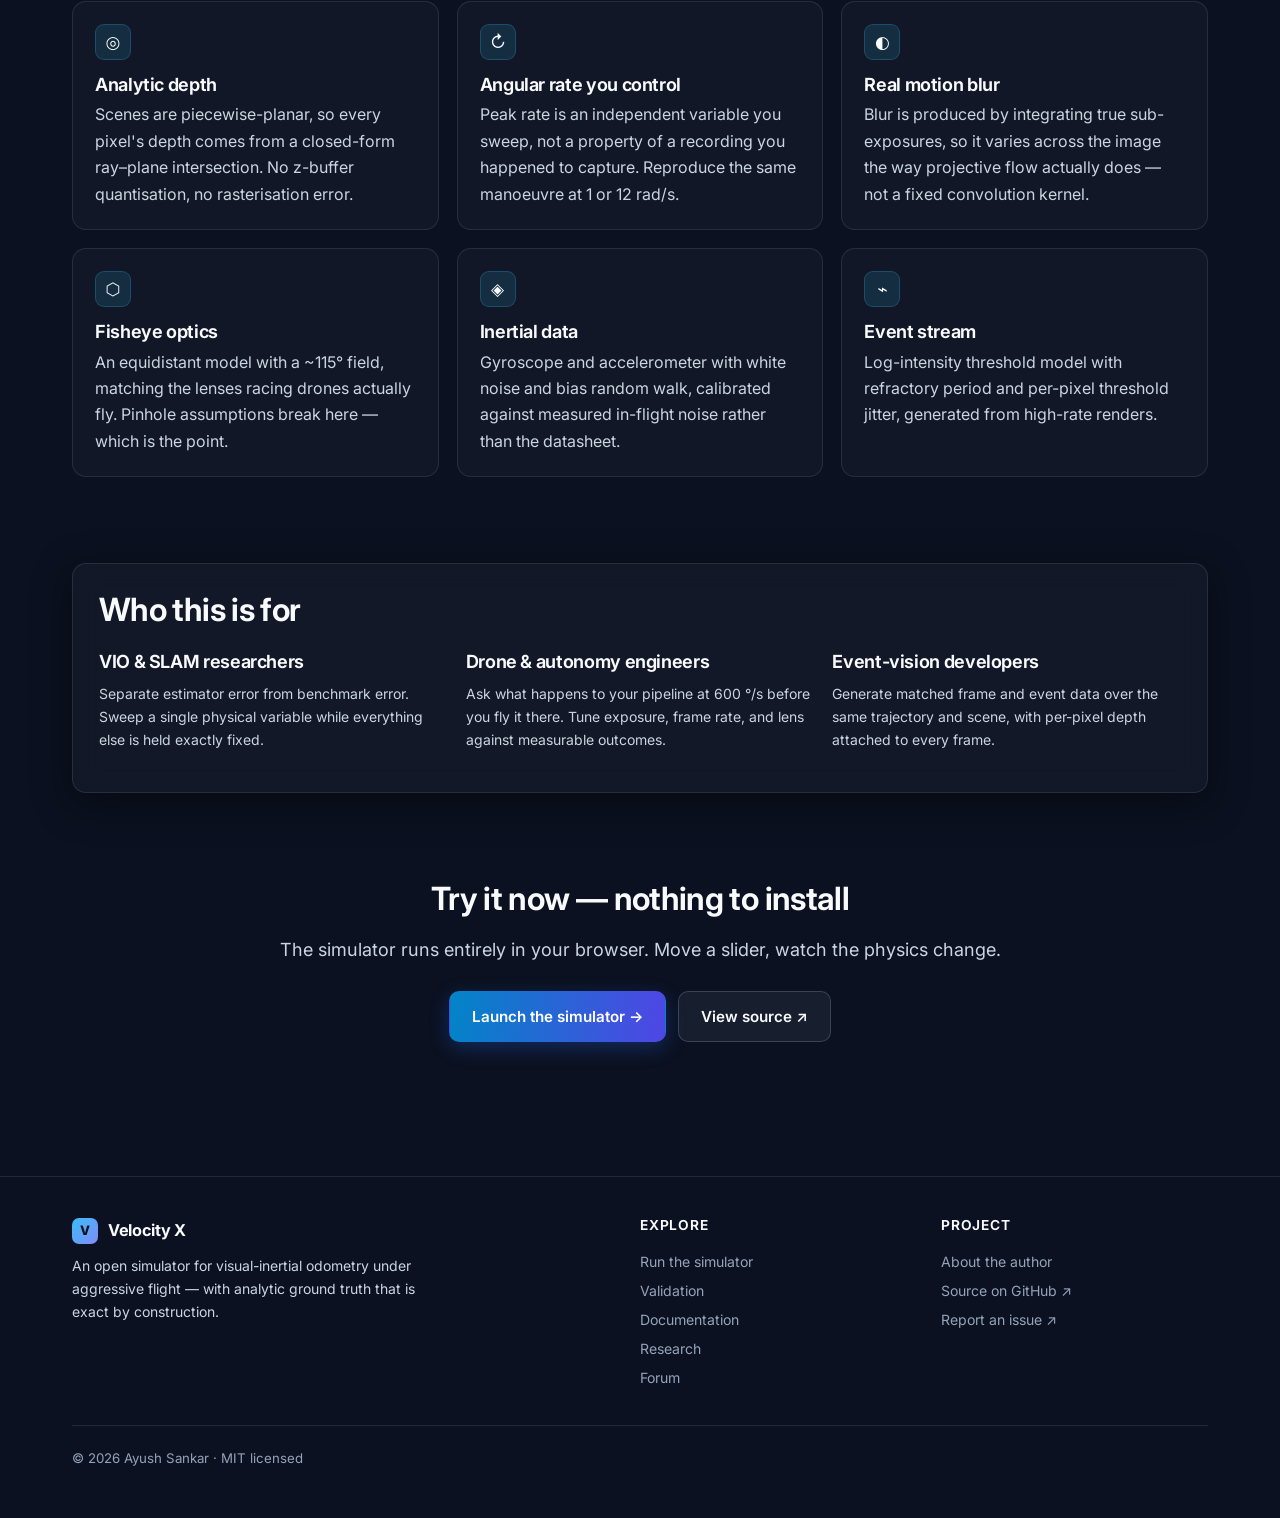
==== commit 7bb0113e: "Add community forum and google analytics placeholders" ====
--- a/index.html
+++ b/index.html
@@ -14,6 +14,14 @@
 <link rel="preconnect" href="https://fonts.gstatic.com" crossorigin>
 <link href="https://fonts.googleapis.com/css2?family=Inter:wght@400;500;600;700;800&display=swap" rel="stylesheet">
 <link rel="stylesheet" href="assets/style.css">
+<!-- Google Analytics -->
+<script async src="https://www.googletagmanager.com/gtag/js?id=G-XXXXXXXXXX"></script>
+<script>
+  window.dataLayer = window.dataLayer || [];
+  function gtag(){dataLayer.push(arguments);}
+  gtag('js', new Date());
+  gtag('config', 'G-XXXXXXXXXX');
+</script>
 </head>
 <body>
 <div id="site-nav"></div>
